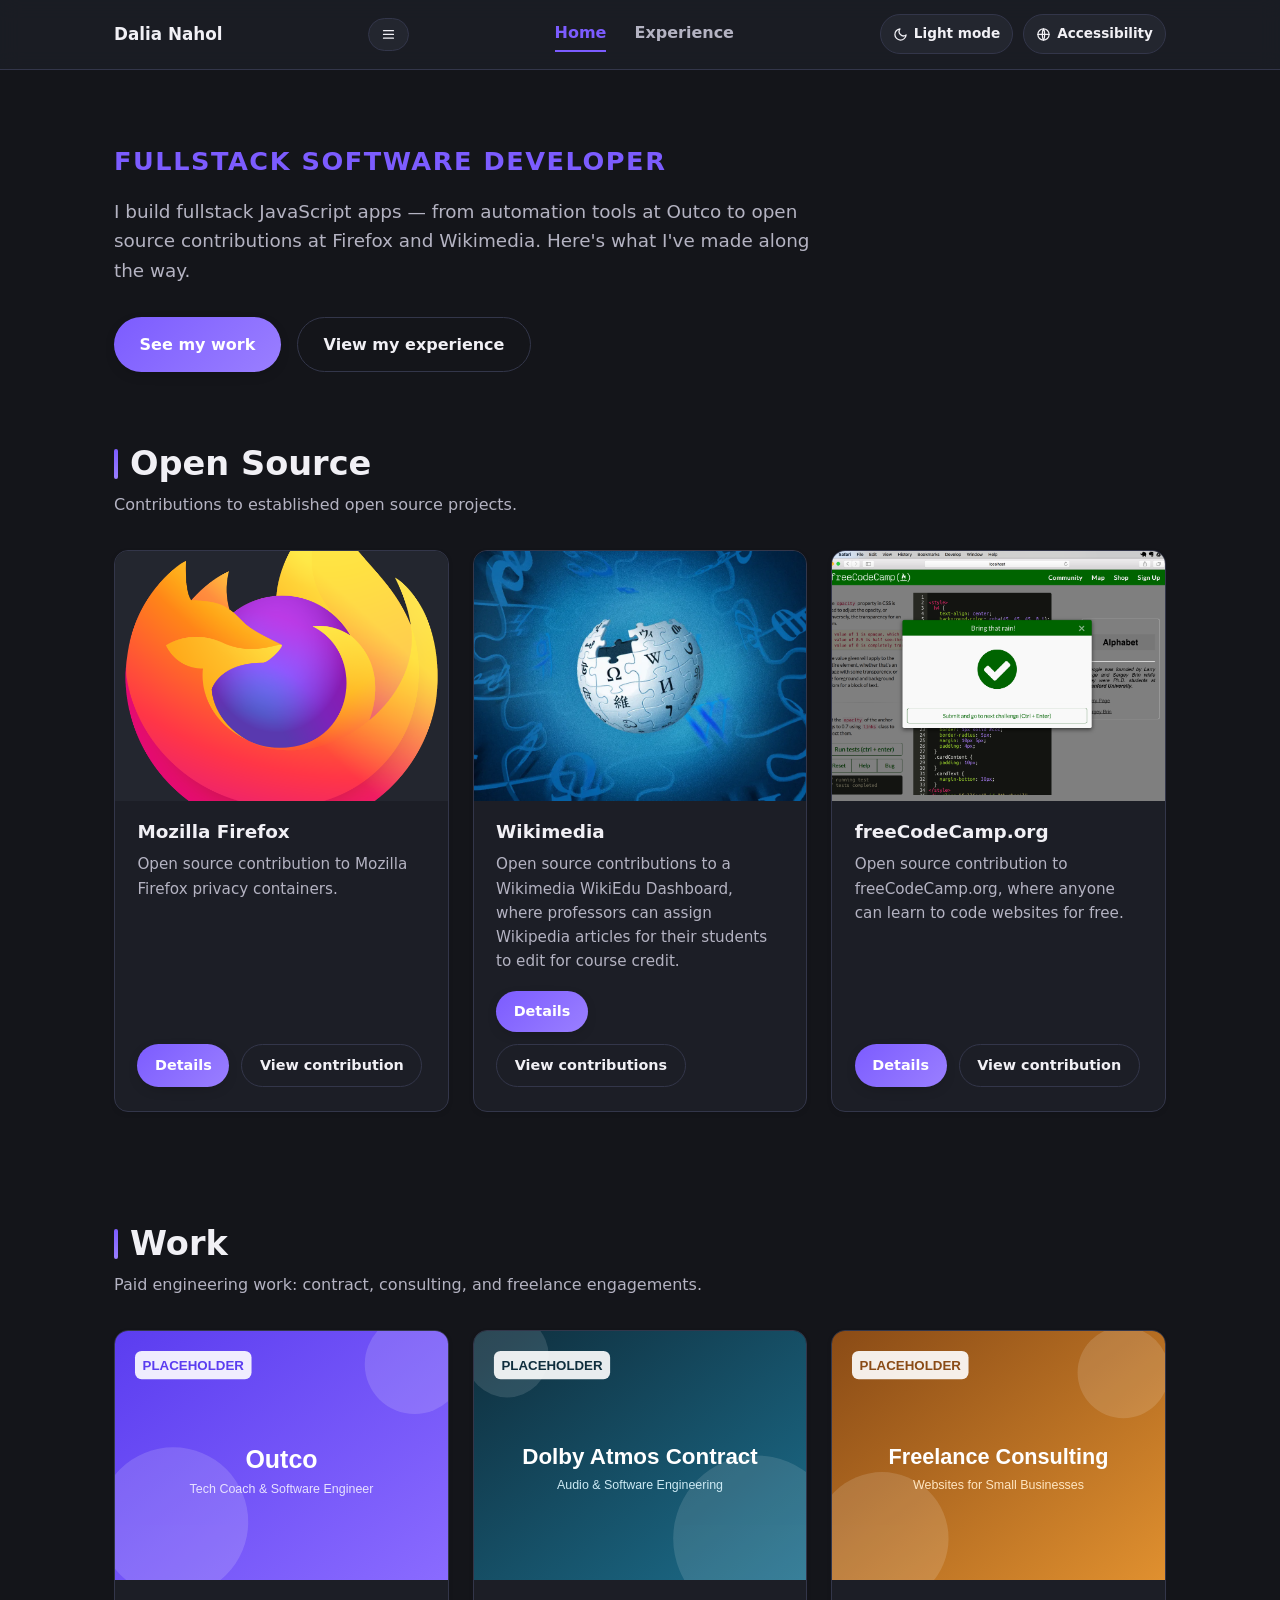
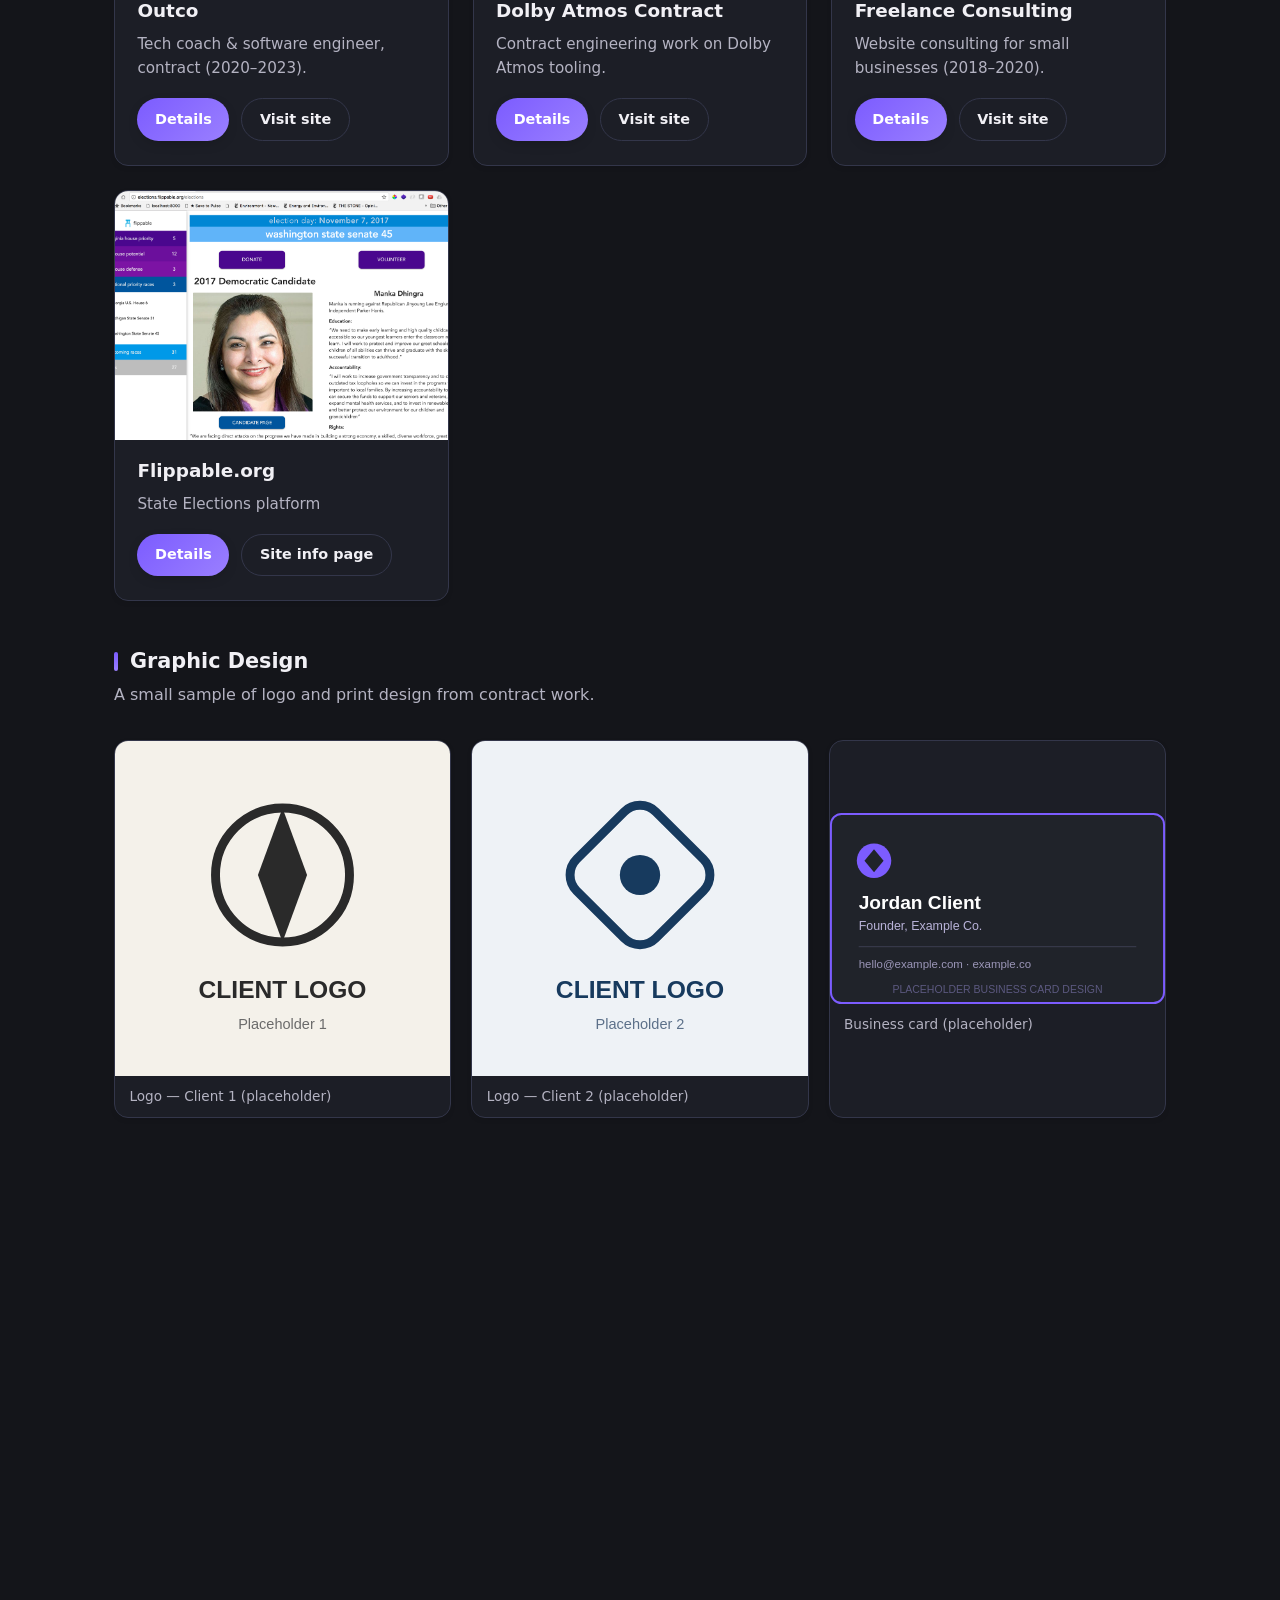
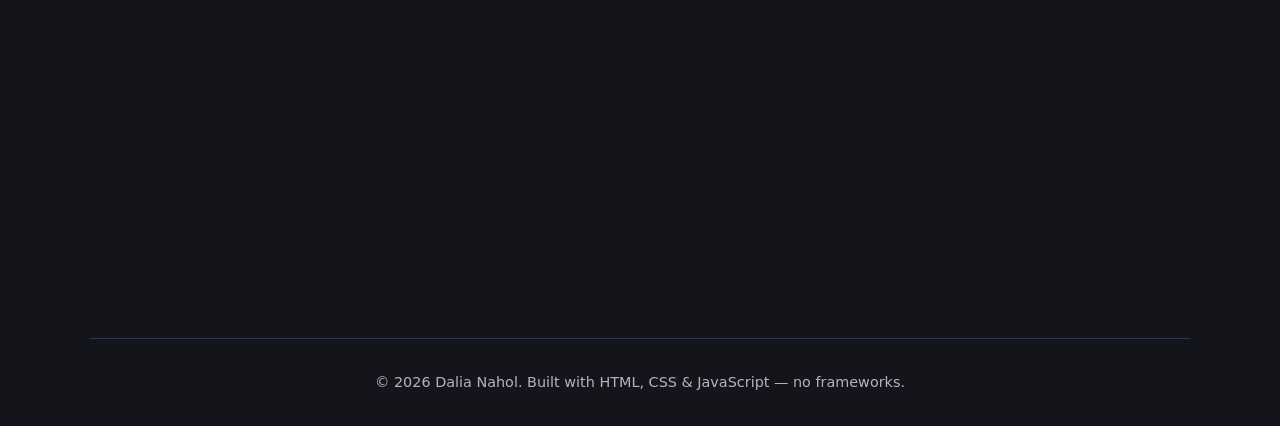
==== index.html @ d265868a "fixed mobile view" ====
<!doctype html>
<html lang="en">
<head>
<meta charset="utf-8">
<meta name="viewport" content="width=device-width, initial-scale=1">
<title>Dalia Nahol — Software Developer Portfolio</title>
<meta name="description" content="Portfolio of Dalia Nahol: a nonlinear path through self-taught coding, bootcamp, nonprofit and volunteer work, freelance consulting, and contract engineering.">
<link rel="icon" href="assets/images/favicon.svg" type="image/svg+xml">
<link rel="stylesheet" href="css/styles.css">
<script>
  (function () {
    try {
      var theme = window.localStorage.getItem("theme");
      if (theme === "light") document.documentElement.setAttribute("data-theme", "light");
      var a11y = window.localStorage.getItem("a11y");
      if (a11y === "true") document.documentElement.setAttribute("data-a11y", "true");
    } catch (e) { /* localStorage unavailable; default dark theme applies */ }
  })();
</script>
</head>
<body>
<a class="skip-link" href="#main">Skip to main content</a>

<header class="site-header">
  <div class="container header-inner">
    <a class="brand" href="index.html">
      Dalia Nahol
    </a>

    <button class="icon-btn nav-toggle" type="button" data-nav-toggle aria-expanded="false" aria-controls="main-nav">
      <svg class="icon" viewBox="0 0 24 24" fill="none" stroke="currentColor" stroke-width="2" aria-hidden="true">
        <path d="M4 6h16M4 12h16M4 18h16" stroke-linecap="round"/>
      </svg>
      <span class="visually-hidden">Menu</span>
    </button>

    <nav class="main-nav" id="main-nav" data-main-nav aria-label="Primary">
      <a href="index.html" aria-current="page">Home</a>
      <a href="experience.html">Experience</a>
    </nav>

    <div class="header-controls">
      <button class="icon-btn" type="button" data-theme-toggle aria-pressed="false" aria-label="Toggle light and dark theme">
        <svg class="icon" viewBox="0 0 24 24" fill="none" stroke="currentColor" stroke-width="2" aria-hidden="true">
          <path d="M21 12.79A9 9 0 1 1 11.21 3 7 7 0 0 0 21 12.79Z" stroke-linejoin="round"/>
        </svg>
        <span class="icon-btn-label" data-theme-label>Light mode</span>
      </button>
      <button class="icon-btn" type="button" data-a11y-toggle aria-pressed="false" aria-label="Toggle accessibility mode">
        <svg class="icon" viewBox="0 0 24 24" fill="none" stroke="currentColor" stroke-width="2" aria-hidden="true">
          <circle cx="12" cy="12" r="9"/>
          <path d="M3 12h18M12 3c2.5 3 2.5 15 0 18M12 3c-2.5 3-2.5 15 0 18" stroke-linecap="round"/>
        </svg>
        <span class="icon-btn-label">Accessibility</span>
      </button>
    </div>
  </div>
</header>

<main id="main">
  <section class="hero container">
    <h1 class="hero-eyebrow">Fullstack Software Developer</h1>
    <p class="lede">
      I build fullstack JavaScript apps — from automation tools at Outco to open source
      contributions at Firefox and Wikimedia. Here's what I've made along the way.
    </p>
    <div class="hero-ctas">
      <a class="btn btn-primary" href="#work">See my work</a>
      <a class="btn btn-secondary" href="experience.html">View my experience</a>
    </div>
  </section>

  <!-- ========================== OPEN SOURCE ========================== -->
  <section id="open-source" class="container reveal" tabindex="-1">
    <h2 class="section-title">Open Source</h2>
    <p class="section-intro">Contributions to established open source projects.</p>

    <div class="card-grid">
      <article class="card">
        <img class="card-thumb" src="assets/images/os-firefox.webp" alt="Placeholder thumbnail for Mozilla Firefox contribution">
        <div class="card-body">
          <h3>Mozilla Firefox</h3>
          <p class="card-caption">Open source contribution to Mozilla Firefox privacy containers.</p>
          <div class="card-actions">
            <button class="btn btn-primary" type="button" data-modal-content="modal-firefox">Details</button>
            <a class="btn btn-secondary" href="https://github.com/mozilla/multi-account-containers/issues?q=is%3Aissue%20involves%3A%40me" target="_blank" rel="noopener">View contribution</a>
          </div>
        </div>
      </article>
      <template id="modal-firefox">
        <h2 id="modal-title">Mozilla Firefox</h2>
        <figure class="modal-media">
          <img src="assets/images/os-firefox_keyboardnav.gif" alt="Placeholder screenshot of Firefox contribution">
        </figure>
        <p>Added keyboard navigation feature to Mozilla Firefox browser multiaccount privacy containers extension.</p>
        <a class="modal-link" href="https://github.com/mozilla/multi-account-containers/pull/1524" target="_blank" rel="noopener">View pull request →</a>
      </template>

      <article class="card">
        <img class="card-thumb" src="assets/images/os-wikimedia_logo.webp" alt="Placeholder thumbnail for Wikimedia contribution">
        <div class="card-body">
          <h3>Wikimedia</h3>
          <p class="card-caption">Open source contributions to a Wikimedia WikiEdu Dashboard, where professors can assign Wikipedia articles for their students to edit for course credit.</p>
          <div class="card-actions">
            <button class="btn btn-primary" type="button" data-modal-content="modal-wikimedia">Details</button>
            <a class="btn btn-secondary" href="https://github.com/WikiEducationFoundation/WikiEduDashboard/issues?q=is%3Aissue%20involves%3A%40me" target="_blank" rel="noopener">View contributions</a>
          </div>
        </div>
      </article>
      <template id="modal-wikimedia">
        <h2 id="modal-title">Wikimedia</h2>
        <figure class="modal-media">
          <img src="assets/images/os-wikimedia.png" alt="Placeholder screenshot of Wikimedia contribution">
        </figure>
        <p>Helped port the Wikimedia Foundation's WikiEduDashboard from a Ruby frontend to an updated React frontend. I found and contributed to the discussion and solution of a series of issues in the project repository.  authoring a series of pull requests.</p>
        <a class="modal-link" href="https://github.com/pulls/authored?q=is%3Apr+is%3Amerged+author%3A%40me+sort%3Aupdated-desc+repo%3AWikiEducationFoundation%2FWikiEduDashboard+" target="_blank" rel="noopener">View pull requests →</a>
      </template>

      <article class="card">
        <img class="card-thumb" src="assets/images/os-freecodecamp.png" alt="Placeholder thumbnail for freeCodeCamp.org contribution">
        <div class="card-body">
          <h3>freeCodeCamp.org</h3>
          <p class="card-caption">Open source contribution to freeCodeCamp.org, where anyone can learn to code websites for free.</p>
          <div class="card-actions">
            <button class="btn btn-primary" type="button" data-modal-content="modal-fcc">Details</button>
            <a class="btn btn-secondary" href="https://github.com/freeCodeCamp/freeCodeCamp/pull/13081" target="_blank" rel="noopener">View contribution</a>
          </div>
        </div>
      </article>
      <template id="modal-fcc">
        <h2 id="modal-title">freeCodeCamp.org</h2>
        <figure class="modal-media">
          <img src="assets/images/os-freecodecamp.png" alt="Placeholder screenshot of freeCodeCamp.org contribution">
        </figure>
        <p>Made challenge test in Applied Visual Design cross-browser compatible with Safari browser.</p>

        <figure class="modal-media">
          <img src="assets/images/os-freecodecamp_before.png" alt="freeCodeCamp Applied Visual Design challenge test before the Safari compatibility fix">
          <figcaption>Before the fix</figcaption>
        </figure>
        <a class="modal-link" href="https://github.com/freeCodeCamp/freeCodeCamp/pull/13081" target="_blank" rel="noopener">View pull request →</a>
      </template>
    </div>
  </section>

  <!-- ============================== WORK ============================== -->
  <section id="work" class="container reveal" tabindex="-1">
    <h2 class="section-title">Work</h2>
    <p class="section-intro">Paid engineering work: contract, consulting, and freelance engagements.</p>

    <div class="card-grid">
      <!-- Outco -->
      <article class="card">
        <img class="card-thumb" src="assets/images/work-outco.svg" alt="Placeholder thumbnail for the Outco project">
        <div class="card-body">
          <h3>Outco</h3>
          <p class="card-caption">Tech coach &amp; software engineer, contract (2020–2023).</p>
          <div class="card-actions">
            <button class="btn btn-primary" type="button" data-modal-content="modal-outco">Details</button>
            <a class="btn btn-secondary" href="#" rel="noopener">Visit site</a>
          </div>
        </div>
      </article>
      <template id="modal-outco">
        <h2 id="modal-title">Outco</h2>
        <figure class="modal-media">
          <img src="assets/images/work-outco.svg" alt="Placeholder screenshot of Outco work">
        </figure>
        <p>PLACEHOLDER — replace with a real description: what you built or coached, the stack, and the
          outcome of your contract as tech coach &amp; software engineer at Outco (2020–2023).</p>
        <p class="modal-embed-note">GIF / video walkthrough placeholder</p>
        <a class="modal-link" href="#" rel="noopener">View live site →</a>
      </template>

      <!-- Dolby Atmos -->
      <article class="card">
        <img class="card-thumb" src="assets/images/work-dolby.svg" alt="Placeholder thumbnail for the Dolby Atmos contract">
        <div class="card-body">
          <h3>Dolby Atmos Contract</h3>
          <p class="card-caption">Contract engineering work on Dolby Atmos tooling.</p>
          <div class="card-actions">
            <button class="btn btn-primary" type="button" data-modal-content="modal-dolby">Details</button>
            <a class="btn btn-secondary" href="#" rel="noopener">Visit site</a>
          </div>
        </div>
      </article>
      <template id="modal-dolby">
        <h2 id="modal-title">Dolby Atmos Contract</h2>
        <figure class="modal-media">
          <img src="assets/images/work-dolby.svg" alt="Placeholder screenshot of Dolby Atmos contract work">
        </figure>
        <p>PLACEHOLDER — replace with a real description of the scope, stack, and outcome of the
          Dolby Atmos contract.</p>
        <p class="modal-embed-note">GIF / video walkthrough placeholder</p>
        <a class="modal-link" href="#" rel="noopener">View live site →</a>
      </template>

      <!-- Freelance -->
      <article class="card">
        <img class="card-thumb" src="assets/images/work-freelance.svg" alt="Placeholder thumbnail for freelance consulting work">
        <div class="card-body">
          <h3>Freelance Consulting</h3>
          <p class="card-caption">Website consulting for small businesses (2018–2020).</p>
          <div class="card-actions">
            <button class="btn btn-primary" type="button" data-modal-content="modal-freelance">Details</button>
            <a class="btn btn-secondary" href="#" rel="noopener">Visit site</a>
          </div>
        </div>
      </article>
      <template id="modal-freelance">
        <h2 id="modal-title">Freelance Consulting</h2>
        <figure class="modal-media">
          <img src="assets/images/work-freelance.svg" alt="Placeholder screenshot of freelance consulting work">
        </figure>
        <p>PLACEHOLDER — replace with a real description of the small businesses you consulted for
          and the websites you built or improved between 2018 and 2020.</p>
        <p class="modal-embed-note">GIF / video walkthrough placeholder</p>
        <a class="modal-link" href="#" rel="noopener">View live site →</a>
      </template>

      <!-- Flippable -->
      <article class="card">
        <img class="card-thumb" src="assets/images/work-flippable.png" alt="Placeholder thumbnail for Flippable.org">
        <div class="card-body">
          <h3>Flippable.org</h3>
          <p class="card-caption">State Elections platform</p>
          <div class="card-actions">
            <button class="btn btn-primary" type="button" data-modal-content="modal-flippable">Details</button>
            <a class="btn btn-secondary" href="https://wellfound.com/projects/545935-elections-platform-for-flippable-org?src=user_profile" target="_blank" rel="noopener">Site info page</a>
          </div>
        </div>
      </article>
      <template id="modal-flippable">
        <h2 id="modal-title">Flippable.org</h2>
        <figure class="modal-media">
          <img src="assets/images/work-flippable.png" alt="Placeholder screenshot of Flippable.org work">
        </figure>
        <p>Created frontend for Flippable's Campaign Platform web application. This product launch helped Flippable receive funding that year and later merge with larger partner, Swing Left.</p>
        <a class="modal-link" href="https://wellfound.com/projects/545935-elections-platform-for-flippable-org?src=user_profile" target="_blank" rel="noopener">Site info page →</a>
      </template>
    </div>

    <!-- Graphic design gallery, appended to the end of Work -->
    <div style="margin-top: 3rem;">
      <h3 class="section-title" style="font-size: 1.3rem;">Graphic Design</h3>
      <p class="section-intro">A small sample of logo and print design from contract work.</p>
      <div class="gallery-grid">
        <button class="gallery-item" type="button" data-modal-content="modal-logo1">
          <img src="assets/images/logo-1.svg" alt="Placeholder logo design 1, click to enlarge">
          <span class="gallery-caption">Logo — Client 1 (placeholder)</span>
        </button>
        <template id="modal-logo1">
          <h2 id="modal-title">Logo — Client 1</h2>
          <figure class="modal-media">
            <img src="assets/images/logo-1.svg" alt="Placeholder logo design 1">
          </figure>
          <p>PLACEHOLDER — replace with the real logo image and a short caption about the client and brief.</p>
        </template>

        <button class="gallery-item" type="button" data-modal-content="modal-logo2">
          <img src="assets/images/logo-2.svg" alt="Placeholder logo design 2, click to enlarge">
          <span class="gallery-caption">Logo — Client 2 (placeholder)</span>
        </button>
        <template id="modal-logo2">
          <h2 id="modal-title">Logo — Client 2</h2>
          <figure class="modal-media">
            <img src="assets/images/logo-2.svg" alt="Placeholder logo design 2">
          </figure>
          <p>PLACEHOLDER — replace with the real logo image and a short caption about the client and brief.</p>
        </template>

        <button class="gallery-item" type="button" data-modal-content="modal-card">
          <img src="assets/images/business-card.svg" alt="Placeholder business card design, click to enlarge">
          <span class="gallery-caption">Business card (placeholder)</span>
        </button>
        <template id="modal-card">
          <h2 id="modal-title">Business Card</h2>
          <figure class="modal-media">
            <img src="assets/images/business-card.svg" alt="Placeholder business card design">
          </figure>
          <p>PLACEHOLDER — replace with the real business card design and a short caption about the client.</p>
        </template>
      </div>
    </div>
  </section>

  <!-- ========================== JUST FOR FUN ========================== -->
  <section id="just-for-fun" class="container reveal" tabindex="-1">
    <h2 class="section-title">Just For Fun</h2>
    <p class="section-intro">Hackathons and personal projects built for the love of it.</p>

    <div class="card-grid">
      <article class="card">
        <img class="card-thumb" src="assets/images/fun-hackathon.svg" alt="Placeholder thumbnail for a hackathon project">
        <div class="card-body">
          <h3>Hackathon Project</h3>
          <p class="card-caption">A project built during a 48-hour hackathon.</p>
          <div class="card-actions">
            <button class="btn btn-primary" type="button" data-modal-content="modal-hackathon">Details</button>
            <a class="btn btn-secondary" href="#" rel="noopener">Visit site</a>
          </div>
        </div>
      </article>
      <template id="modal-hackathon">
        <h2 id="modal-title">Hackathon Project</h2>
        <figure class="modal-media">
          <img src="assets/images/fun-hackathon.svg" alt="Placeholder screenshot of hackathon project">
        </figure>
        <p>PLACEHOLDER — replace with a real description of the hackathon, the team, and what you built.</p>
        <p class="modal-embed-note">YouTube demo video placeholder</p>
        <a class="modal-link" href="#" rel="noopener">View live site →</a>
      </template>

      <article class="card">
        <img class="card-thumb" src="assets/images/fun-personal.png" alt="Placeholder thumbnail for a personal project">
        <div class="card-body">
          <h3>Kill Your Demons</h3>
          <p class="card-caption">A side project built purely for fun.</p>
          <div class="card-actions">
            <button class="btn btn-primary" type="button" data-modal-content="modal-personal">Details</button>
            <a class="btn btn-secondary" href="https://github.com/dnahol/KillYourDemons/blob/master/README.md" target="_blank" rel="noopener">View code repository</a>
          </div>
        </div>
      </article>
      <template id="modal-personal">
        <h2 id="modal-title">Kill Your Demons</h2>
        <figure class="modal-media">
          <img src="assets/images/fun-personal.png" alt="Placeholder screenshot of personal project">
        </figure>
        <p>Mobile meditation game for shooting at your scary feelings- then facing them in an interactive and fun way! Demoed at Bay Area Women in Games.</p>
        <a class="modal-link" href="https://github.com/dnahol/KillYourDemons/blob/master/README.md" target="_blank" rel="noopener">View code repository →</a>
      </template>
    </div>
  </section>
</main>

<footer class="site-footer container">
  <p>© 2026 Dalia Nahol. Built with HTML, CSS &amp; JavaScript — no frameworks.</p>
</footer>

<div class="modal-overlay" data-modal-overlay hidden role="dialog" aria-modal="true" aria-labelledby="modal-title">
  <div class="modal">
    <button class="icon-btn modal-close" type="button" data-modal-close aria-label="Close dialog">
      <svg class="icon" viewBox="0 0 24 24" fill="none" stroke="currentColor" stroke-width="2" aria-hidden="true">
        <path d="M6 6l12 12M18 6L6 18" stroke-linecap="round"/>
      </svg>
    </button>
    <div class="modal-body" data-modal-body></div>
  </div>
</div>

<script src="js/main.js" defer></script>
</body>
</html>
---- css/styles.css ----
/* ==========================================================================
   Reset & base
   ========================================================================== */
*,
*::before,
*::after {
  box-sizing: border-box;
}

html {
  -webkit-text-size-adjust: 100%;
  text-size-adjust: 100%;
  scroll-behavior: smooth;
  overflow-x: hidden;
}

body,
h1,
h2,
h3,
p,
ul,
ol,
figure,
blockquote {
  margin: 0;
}

ul,
ol {
  padding: 0;
  list-style: none;
}

img,
svg {
  display: block;
  max-width: 100%;
}

button {
  font: inherit;
  color: inherit;
  background: none;
  border: 0;
  cursor: pointer;
}

a {
  color: inherit;
}

/* ==========================================================================
   Theme tokens
   Default (no attributes) = dark theme. [data-theme="light"] overrides.
   [data-a11y="true"] overrides again with a high-contrast palette + larger type.
   ========================================================================== */
:root {
  --bg: #14151a;
  --bg-elevated: #1c1e26;
  --bg-elevated-2: #23262f;
  --text: #f1f0f5;
  --text-muted: #b4b3c2;
  --border: #33364a;
  --accent: #7c5cff;
  --accent-hover: #9a7fff;
  --accent-text: #ffffff;
  --focus-ring: #ffd166;
  --shadow: rgba(0, 0, 0, 0.45);

  --font-body: "Segoe UI", system-ui, -apple-system, Roboto, Helvetica, Arial, sans-serif;
  --base-font-size: 16px;
  --line-height: 1.6;
  --border-width: 1px;
  --radius: 14px;

  --dur-fast: 150ms;
  --dur-med: 260ms;
  --dur-slow: 420ms;
  --ease: cubic-bezier(0.4, 0, 0.2, 1);
}

html[data-theme="light"] {
  --bg: #f7f7fb;
  --bg-elevated: #ffffff;
  --bg-elevated-2: #eeedf6;
  --text: #1b1c22;
  --text-muted: #55566b;
  --border: #dcdbe6;
  --accent: #5b3df0;
  --accent-hover: #4a2fd6;
  --accent-text: #ffffff;
  --focus-ring: #5b3df0;
  --shadow: rgba(20, 20, 40, 0.12);
}

html[data-a11y="true"] {
  --bg: #000000;
  --bg-elevated: #0d0d0d;
  --bg-elevated-2: #161616;
  --text: #ffffff;
  --text-muted: #f0f0f0;
  --border: #ffffff;
  --accent: #ffd166;
  --accent-hover: #ffe08a;
  --accent-text: #000000;
  --focus-ring: #00e5ff;
  --border-width: 2px;
  --base-font-size: 19px;
  --line-height: 1.75;
}

html[data-theme="light"][data-a11y="true"] {
  --bg: #ffffff;
  --bg-elevated: #ffffff;
  --bg-elevated-2: #f0f0f0;
  --text: #000000;
  --text-muted: #1a1a1a;
  --border: #000000;
  --accent: #2a1a99;
  --accent-hover: #1c0f7a;
  --accent-text: #ffffff;
  --focus-ring: #b3390a;
}

body {
  background: radial-gradient(1200px 600px at 15% -10%, color-mix(in srgb, var(--accent) 7%, transparent), transparent 60%), var(--bg);
  color: var(--text);
  font-family: var(--font-body);
  font-size: var(--base-font-size);
  line-height: var(--line-height);
  letter-spacing: normal;
  transition: background-color var(--dur-med) var(--ease), color var(--dur-med) var(--ease);
}

html[data-a11y="true"] body {
  background: var(--bg);
  letter-spacing: 0.01em;
}

h1,
h2,
h3 {
  line-height: 1.2;
  font-weight: 700;
}

/* Focus visibility -- never remove without replacing */
a:focus-visible,
button:focus-visible,
[tabindex]:focus-visible {
  outline: 3px solid var(--focus-ring);
  outline-offset: 3px;
  border-radius: 4px;
}

/* Respect reduced-motion preference: shorten/disable non-essential animation */
@media (prefers-reduced-motion: reduce) {
  html {
    scroll-behavior: auto;
  }
  *,
  *::before,
  *::after {
    animation-duration: 0.001ms !important;
    animation-iteration-count: 1 !important;
    transition-duration: 0.001ms !important;
    scroll-behavior: auto !important;
  }
}

/* ==========================================================================
   Utility
   ========================================================================== */
.visually-hidden {
  position: absolute;
  width: 1px;
  height: 1px;
  padding: 0;
  margin: -1px;
  overflow: hidden;
  clip: rect(0, 0, 0, 0);
  white-space: nowrap;
  border: 0;
}

.skip-link {
  position: absolute;
  left: 1rem;
  top: -4rem;
  z-index: 1000;
  background: var(--accent);
  color: var(--accent-text);
  padding: 0.75rem 1.25rem;
  border-radius: 8px;
  font-weight: 600;
  transition: top var(--dur-fast) var(--ease);
}

.skip-link:focus {
  top: 1rem;
}

.container {
  width: 100%;
  max-width: 1100px;
  margin-inline: auto;
  padding-inline: 1.5rem;
}

.section-title {
  position: relative;
  font-size: clamp(1.5rem, 1.2rem + 1.2vw, 2.1rem);
  margin-bottom: 0.5rem;
  padding-left: 1rem;
}

.section-title::before {
  content: "";
  position: absolute;
  left: 0;
  top: 0.15em;
  bottom: 0.15em;
  width: 4px;
  border-radius: 999px;
  background: linear-gradient(180deg, var(--accent), var(--accent-hover));
}

.section-intro {
  color: var(--text-muted);
  max-width: 60ch;
  margin-bottom: 2rem;
}

section {
  padding-block: 3.5rem;
}

/* ==========================================================================
   Header / Nav
   ========================================================================== */
.site-header {
  position: sticky;
  top: 0;
  z-index: 100;
  background: color-mix(in srgb, var(--bg-elevated) 85%, transparent);
  backdrop-filter: blur(10px);
  -webkit-backdrop-filter: blur(10px);
  border-bottom: var(--border-width) solid var(--border);
  transition: background-color var(--dur-med) var(--ease), border-color var(--dur-med) var(--ease);
}

.header-inner {
  display: flex;
  align-items: center;
  justify-content: space-between;
  gap: 1rem;
  padding-block: 0.9rem;
}

.brand {
  display: flex;
  align-items: center;
  gap: 0.6rem;
  font-weight: 700;
  font-size: 1.05rem;
  text-decoration: none;
  white-space: nowrap;
}

.brand img {
  width: 30px;
  height: 30px;
  border-radius: 8px;
}

.nav-toggle {
  display: none;
  padding: 0.5rem;
  border-radius: 8px;
}

.nav-toggle:hover {
  background: var(--bg-elevated-2);
}

.main-nav {
  display: flex;
  align-items: center;
  gap: 1.75rem;
}

.main-nav a {
  text-decoration: none;
  color: var(--text-muted);
  font-weight: 600;
  padding-block: 0.25rem;
  border-bottom: 2px solid transparent;
  transition: color var(--dur-fast) var(--ease), border-color var(--dur-fast) var(--ease);
}

.main-nav a:hover {
  color: var(--text);
}

.main-nav a[aria-current="page"] {
  color: var(--accent);
  border-color: var(--accent);
}

.header-controls {
  display: flex;
  align-items: center;
  gap: 0.6rem;
}

.icon-btn {
  display: inline-flex;
  align-items: center;
  gap: 0.4rem;
  padding: 0.5rem 0.75rem;
  border-radius: 999px;
  border: var(--border-width) solid var(--border);
  background: var(--bg-elevated-2);
  font-size: 0.85rem;
  font-weight: 600;
  transition: background-color var(--dur-fast) var(--ease), transform var(--dur-fast) var(--ease),
    border-color var(--dur-fast) var(--ease);
}

.icon-btn:hover {
  background: linear-gradient(135deg, var(--accent), var(--accent-hover));
  color: var(--accent-text);
  border-color: var(--accent);
}

.icon-btn:active {
  transform: scale(0.96);
}

.icon-btn[aria-pressed="true"] {
  background: linear-gradient(135deg, var(--accent), var(--accent-hover));
  color: var(--accent-text);
  border-color: var(--accent);
}

.icon-btn .icon {
  width: 1.1em;
  height: 1.1em;
  flex-shrink: 0;
}

@media (max-width: 720px) {
  .nav-toggle {
    display: inline-flex;
  }

  .main-nav {
    position: absolute;
    left: 0;
    right: 0;
    top: 100%;
    flex-direction: column;
    align-items: flex-start;
    gap: 0;
    background: var(--bg-elevated);
    border-bottom: var(--border-width) solid var(--border);
    max-height: 0;
    overflow: hidden;
    transition: max-height var(--dur-med) var(--ease);
  }

  .main-nav.is-open {
    max-height: 240px;
  }

  .main-nav a {
    width: 100%;
    padding: 0.9rem 1.5rem;
    border-bottom: 1px solid var(--border);
    border-left: 3px solid transparent;
  }

  .main-nav a[aria-current="page"] {
    border-left-color: var(--accent);
    border-bottom-color: var(--border);
  }

  .header-controls .icon-btn-label {
    display: none;
  }

  .header-controls .icon-btn {
    padding: 0.5rem;
  }
}

/* ==========================================================================
   Hero
   ========================================================================== */
.hero {
  padding-top: clamp(3rem, 6vw, 6rem);
  padding-bottom: 1rem;
  text-align: left;
}

.hero-eyebrow {
  color: var(--accent);
  font-weight: 700;
  letter-spacing: 0.06em;
  text-transform: uppercase;
  font-size: 1.6rem;
  margin-bottom: 0.75rem;
}

.hero p.lede {
  margin-top: 1.25rem;
  max-width: 60ch;
  font-size: 1.15rem;
  color: var(--text-muted);
}

.hero-ctas {
  margin-top: 2rem;
  display: flex;
  flex-wrap: wrap;
  gap: 1rem;
}

.btn {
  display: inline-flex;
  align-items: center;
  gap: 0.5rem;
  padding: 0.85rem 1.6rem;
  border-radius: 999px;
  font-weight: 700;
  text-decoration: none;
  transition: background-color var(--dur-fast) var(--ease), transform var(--dur-fast) var(--ease),
    box-shadow var(--dur-fast) var(--ease), color var(--dur-fast) var(--ease);
}

.btn-primary {
  background: linear-gradient(135deg, var(--accent), var(--accent-hover));
  color: var(--accent-text);
  box-shadow: 0 4px 16px -8px var(--shadow);
}

.btn-primary:hover {
  box-shadow: 0 10px 30px -10px var(--shadow);
  transform: translateY(-2px);
}

.btn-secondary {
  background: transparent;
  border: var(--border-width) solid var(--border);
  color: var(--text);
}

.btn-secondary:hover {
  border-color: var(--accent);
  color: var(--accent);
  transform: translateY(-2px);
}

/* ==========================================================================
   Scroll-reveal
   ========================================================================== */
.reveal {
  opacity: 0;
  transform: translateY(12px);
  transition: opacity var(--dur-med) var(--ease), transform var(--dur-med) var(--ease);
}

.reveal.is-visible {
  opacity: 1;
  transform: translateY(0);
}

/* ==========================================================================
   Cards
   ========================================================================== */
.card-grid {
  display: grid;
  grid-template-columns: repeat(auto-fit, minmax(260px, 1fr));
  gap: 1.5rem;
}

.card {
  background: var(--bg-elevated);
  border: var(--border-width) solid var(--border);
  border-radius: var(--radius);
  overflow: hidden;
  display: flex;
  flex-direction: column;
  box-shadow: 0 2px 10px -6px var(--shadow);
  transition: transform var(--dur-fast) var(--ease), box-shadow var(--dur-fast) var(--ease),
    border-color var(--dur-fast) var(--ease), background-color var(--dur-med) var(--ease);
}

.card:hover {
  transform: translateY(-6px);
  box-shadow: 0 20px 40px -20px var(--shadow);
  border-color: var(--accent);
}

.card-thumb {
  aspect-ratio: 4 / 3;
  width: 100%;
  object-fit: cover;
  background: var(--bg-elevated-2);
}

.card-body {
  padding: 1.25rem 1.4rem 1.5rem;
  display: flex;
  flex-direction: column;
  gap: 0.6rem;
  flex: 1;
}

.card-body h3 {
  font-size: 1.15rem;
}

.card-caption {
  color: var(--text-muted);
  font-size: 0.95rem;
  flex: 1;
}

.card-actions {
  display: flex;
  gap: 0.75rem;
  margin-top: 0.5rem;
  flex-wrap: wrap;
}

.card-actions .btn {
  padding: 0.55rem 1.1rem;
  font-size: 0.9rem;
}

/* ==========================================================================
   Gallery (graphic design placeholders inside Work)
   ========================================================================== */
.gallery-grid {
  display: grid;
  grid-template-columns: repeat(auto-fit, minmax(180px, 1fr));
  gap: 1.25rem;
}

.gallery-item {
  background: var(--bg-elevated);
  border: var(--border-width) solid var(--border);
  border-radius: var(--radius);
  overflow: hidden;
  padding: 0;
  text-align: left;
  box-shadow: 0 2px 10px -6px var(--shadow);
  transition: transform var(--dur-fast) var(--ease), border-color var(--dur-fast) var(--ease),
    box-shadow var(--dur-fast) var(--ease);
}

.gallery-item:hover {
  transform: translateY(-4px);
  border-color: var(--accent);
  box-shadow: 0 14px 30px -16px var(--shadow);
}

.gallery-item img {
  width: 100%;
  height: auto;
}

.gallery-caption {
  display: block;
  padding: 0.6rem 0.9rem;
  font-size: 0.85rem;
  color: var(--text-muted);
}

/* ==========================================================================
   Modal / lightbox
   ========================================================================== */
.modal-overlay {
  position: fixed;
  inset: 0;
  background: rgba(0, 0, 0, 0.6);
  display: flex;
  align-items: center;
  justify-content: center;
  padding: 1.5rem;
  z-index: 1000;
  opacity: 0;
  visibility: hidden;
  transition: opacity var(--dur-med) var(--ease), visibility 0s linear var(--dur-med);
}

.modal-overlay.is-open {
  opacity: 1;
  visibility: visible;
  transition: opacity var(--dur-med) var(--ease), visibility 0s linear 0s;
}

.modal {
  position: relative;
  background: var(--bg-elevated);
  border: var(--border-width) solid var(--border);
  border-radius: var(--radius);
  max-width: 640px;
  width: 100%;
  max-height: 85vh;
  overflow-y: auto;
  padding: 1.75rem;
  box-shadow: 0 30px 60px -20px var(--shadow);
  transform: scale(0.94) translateY(10px);
  transition: transform var(--dur-med) var(--ease);
}

.modal-overlay.is-open .modal {
  transform: scale(1) translateY(0);
}

.modal-body {
  padding-right: 2.5rem;
}

.modal-close {
  position: absolute;
  top: 1.25rem;
  right: 1.25rem;
  padding: 0.4rem;
  border-radius: 8px;
  flex-shrink: 0;
  background: var(--bg-elevated-2);
  border: var(--border-width) solid var(--border);
}

.modal-close:hover {
  background: var(--bg-elevated-2);
}

.modal-media {
  width: 100%;
  border-radius: 10px;
  overflow: hidden;
  margin-bottom: 1rem;
  border: var(--border-width) solid var(--border);
}

.modal-media img {
  width: 100%;
}

.modal-embed-note {
  padding: 2.5rem 1rem;
  text-align: center;
  color: var(--text-muted);
  background: var(--bg-elevated-2);
  font-size: 0.9rem;
}

.modal p {
  color: var(--text-muted);
  margin-bottom: 0.75rem;
}

.modal-link {
  color: var(--accent);
  font-weight: 700;
  text-decoration: underline;
}

/* ==========================================================================
   Experience page: summary + timeline
   ========================================================================== */
.summary-card {
  background: var(--bg-elevated);
  border: var(--border-width) solid var(--border);
  border-radius: var(--radius);
  padding: 2rem;
  display: flex;
  flex-wrap: wrap;
  gap: 2rem;
  align-items: center;
  justify-content: space-between;
  box-shadow: 0 2px 10px -6px var(--shadow);
}

.summary-stat {
  font-size: 1.35rem;
  font-weight: 800;
  line-height: 1;
  background: linear-gradient(135deg, var(--accent), var(--accent-hover));
  -webkit-background-clip: text;
  background-clip: text;
  color: transparent;
}

html[data-a11y="true"] .summary-stat {
  -webkit-background-clip: initial;
  background-clip: initial;
  color: var(--accent);
}

.summary-stat-label {
  color: var(--text-muted);
  margin-top: 0.35rem;
}

.summary-text {
  max-width: 55ch;
  color: var(--text-muted);
}

.timeline {
  position: relative;
  margin-top: 3rem;
  padding-left: 2rem;
}

.timeline::before {
  content: "";
  position: absolute;
  left: 7px;
  top: 6px;
  bottom: 6px;
  width: 2px;
  background: var(--border);
}

.timeline-item {
  position: relative;
  padding-bottom: 2.5rem;
}

.timeline-item:last-child {
  padding-bottom: 0;
}

.timeline-item::before {
  content: "";
  position: absolute;
  left: -2rem;
  top: 4px;
  width: 16px;
  height: 16px;
  border-radius: 50%;
  background: linear-gradient(135deg, var(--accent), var(--accent-hover));
  border: 3px solid var(--bg);
  box-shadow: 0 0 0 2px var(--accent), 0 0 14px -2px var(--accent);
}

.timeline-date {
  display: inline-block;
  font-weight: 700;
  color: var(--accent);
  font-size: 0.9rem;
  letter-spacing: 0.03em;
  margin-bottom: 0.35rem;
}

.timeline-item h3 {
  font-size: 1.2rem;
  margin-bottom: 0.4rem;
}

.timeline-item p {
  color: var(--text-muted);
  max-width: 62ch;
}

.timeline-sub {
  margin-top: 0.6rem;
  padding-left: 1.1rem;
  border-left: 2px solid var(--border);
  color: var(--text-muted);
  font-size: 0.95rem;
}

/* ==========================================================================
   Footer
   ========================================================================== */
.site-footer {
  border-top: var(--border-width) solid var(--border);
  padding-block: 2rem;
  color: var(--text-muted);
  font-size: 0.9rem;
  text-align: center;
  transition: border-color var(--dur-med) var(--ease);
}

.site-footer a {
  color: var(--text);
  text-decoration: underline;
}
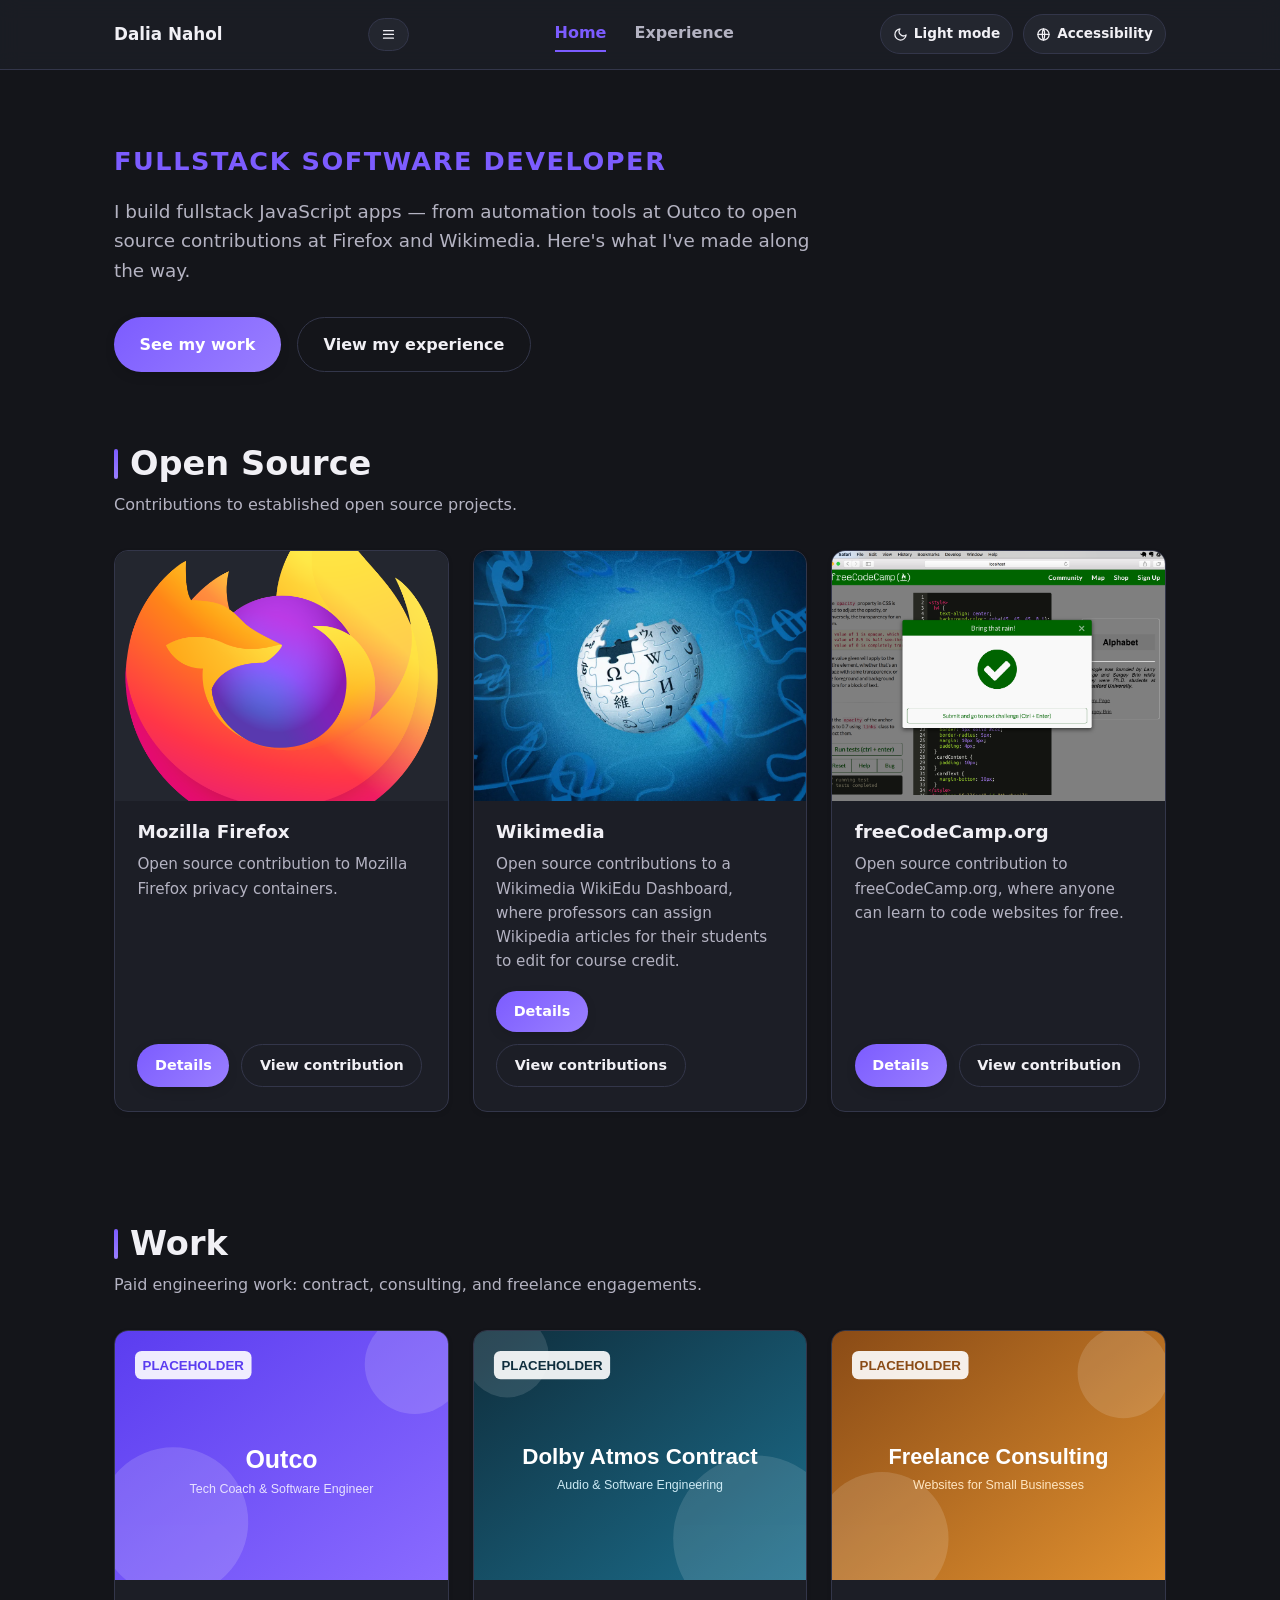
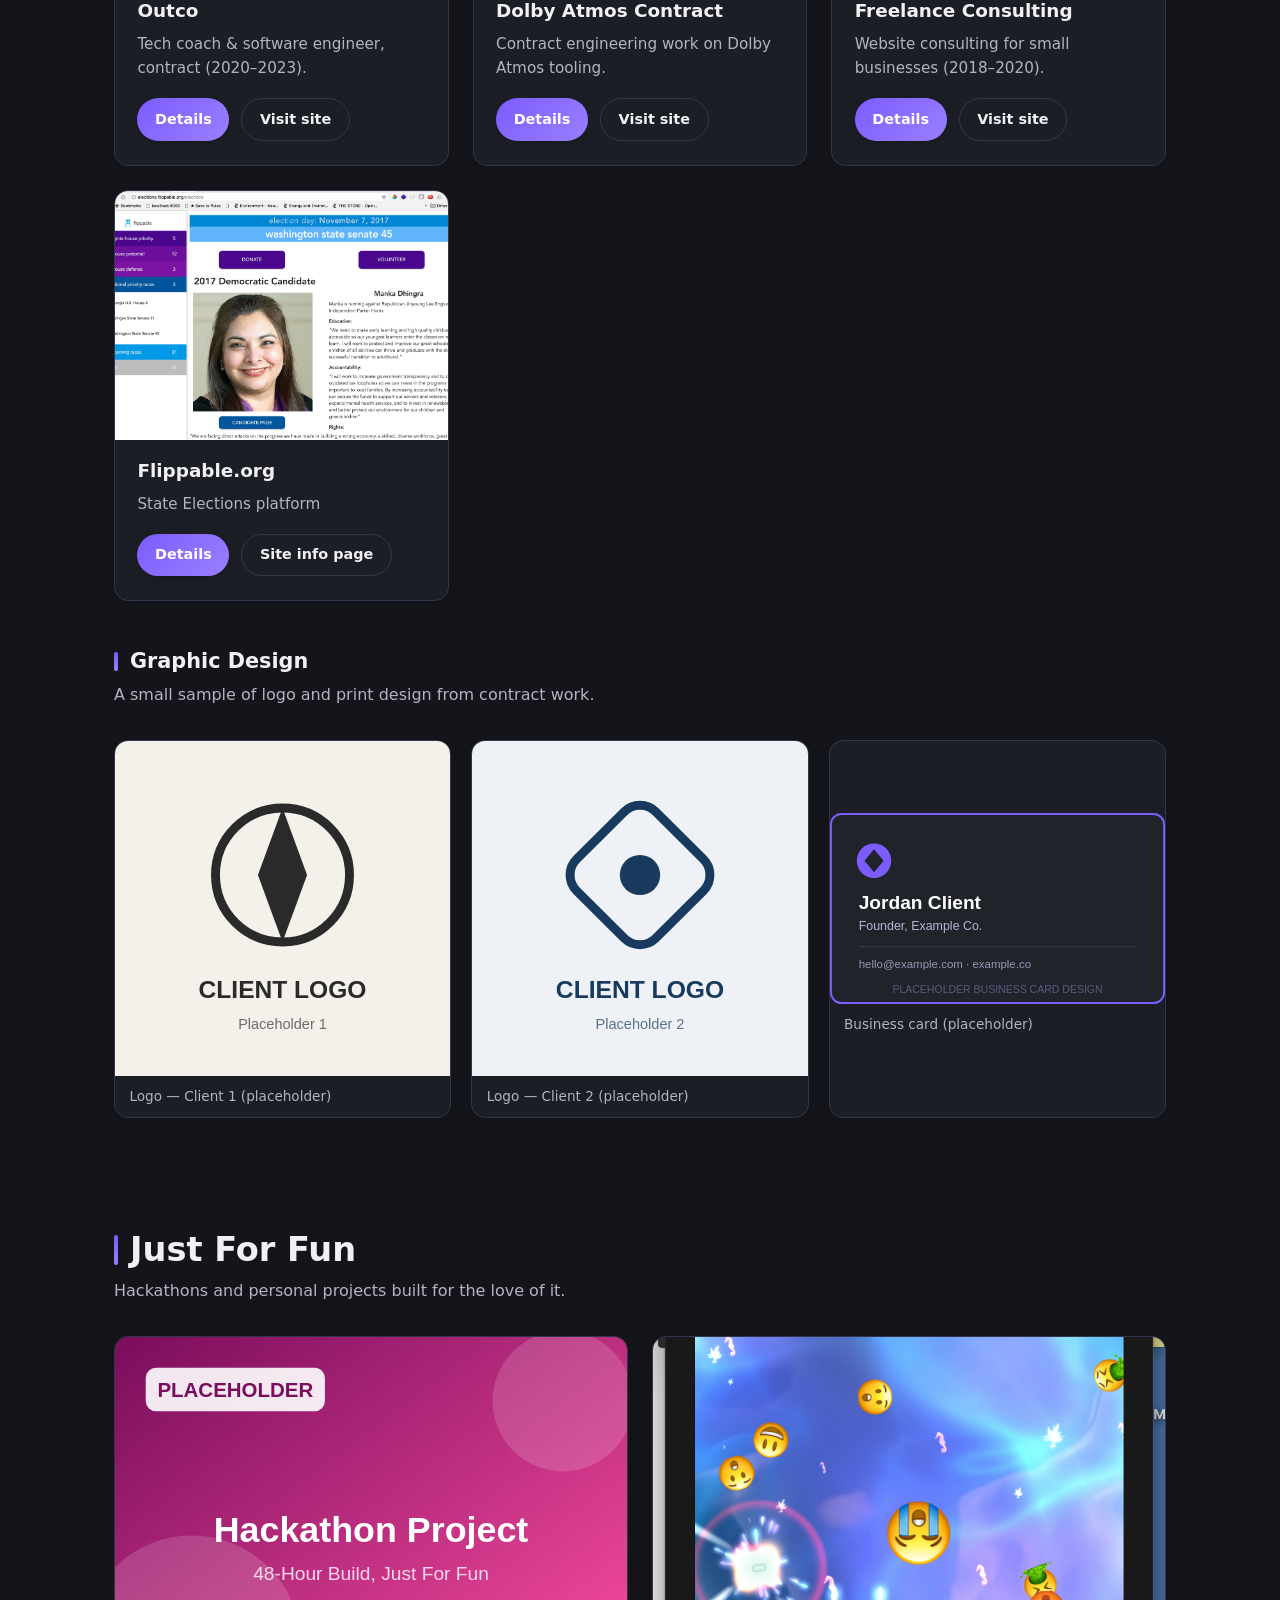
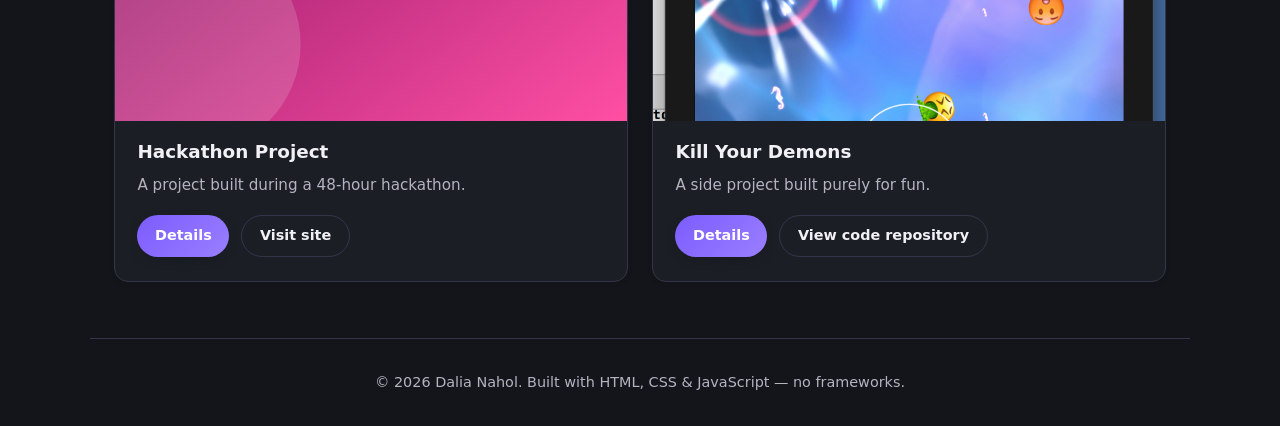
==== commit f4d73ce4: "Update index.html add WikiEdu Dashboard link" ====
--- a/index.html
+++ b/index.html
@@ -112,7 +112,7 @@
         <figure class="modal-media">
           <img src="assets/images/os-wikimedia.png" alt="Placeholder screenshot of Wikimedia contribution">
         </figure>
-        <p>Helped port the Wikimedia Foundation's WikiEduDashboard from a Ruby frontend to an updated React frontend. I found and contributed to the discussion and solution of a series of issues in the project repository.  authoring a series of pull requests.</p>
+        <p>Helped port the Wikimedia Foundation's <a href="https://dashboard.wikiedu.org/explore" target="_blank" rel="noopener">WikiEdu Dashboard </a> from a Ruby frontend to an updated React frontend. I found and contributed to the discussion and solution of a series of issues in the project repository.  authoring a series of pull requests.</p>
         <a class="modal-link" href="https://github.com/pulls/authored?q=is%3Apr+is%3Amerged+author%3A%40me+sort%3Aupdated-desc+repo%3AWikiEducationFoundation%2FWikiEduDashboard+" target="_blank" rel="noopener">View pull requests →</a>
       </template>
 
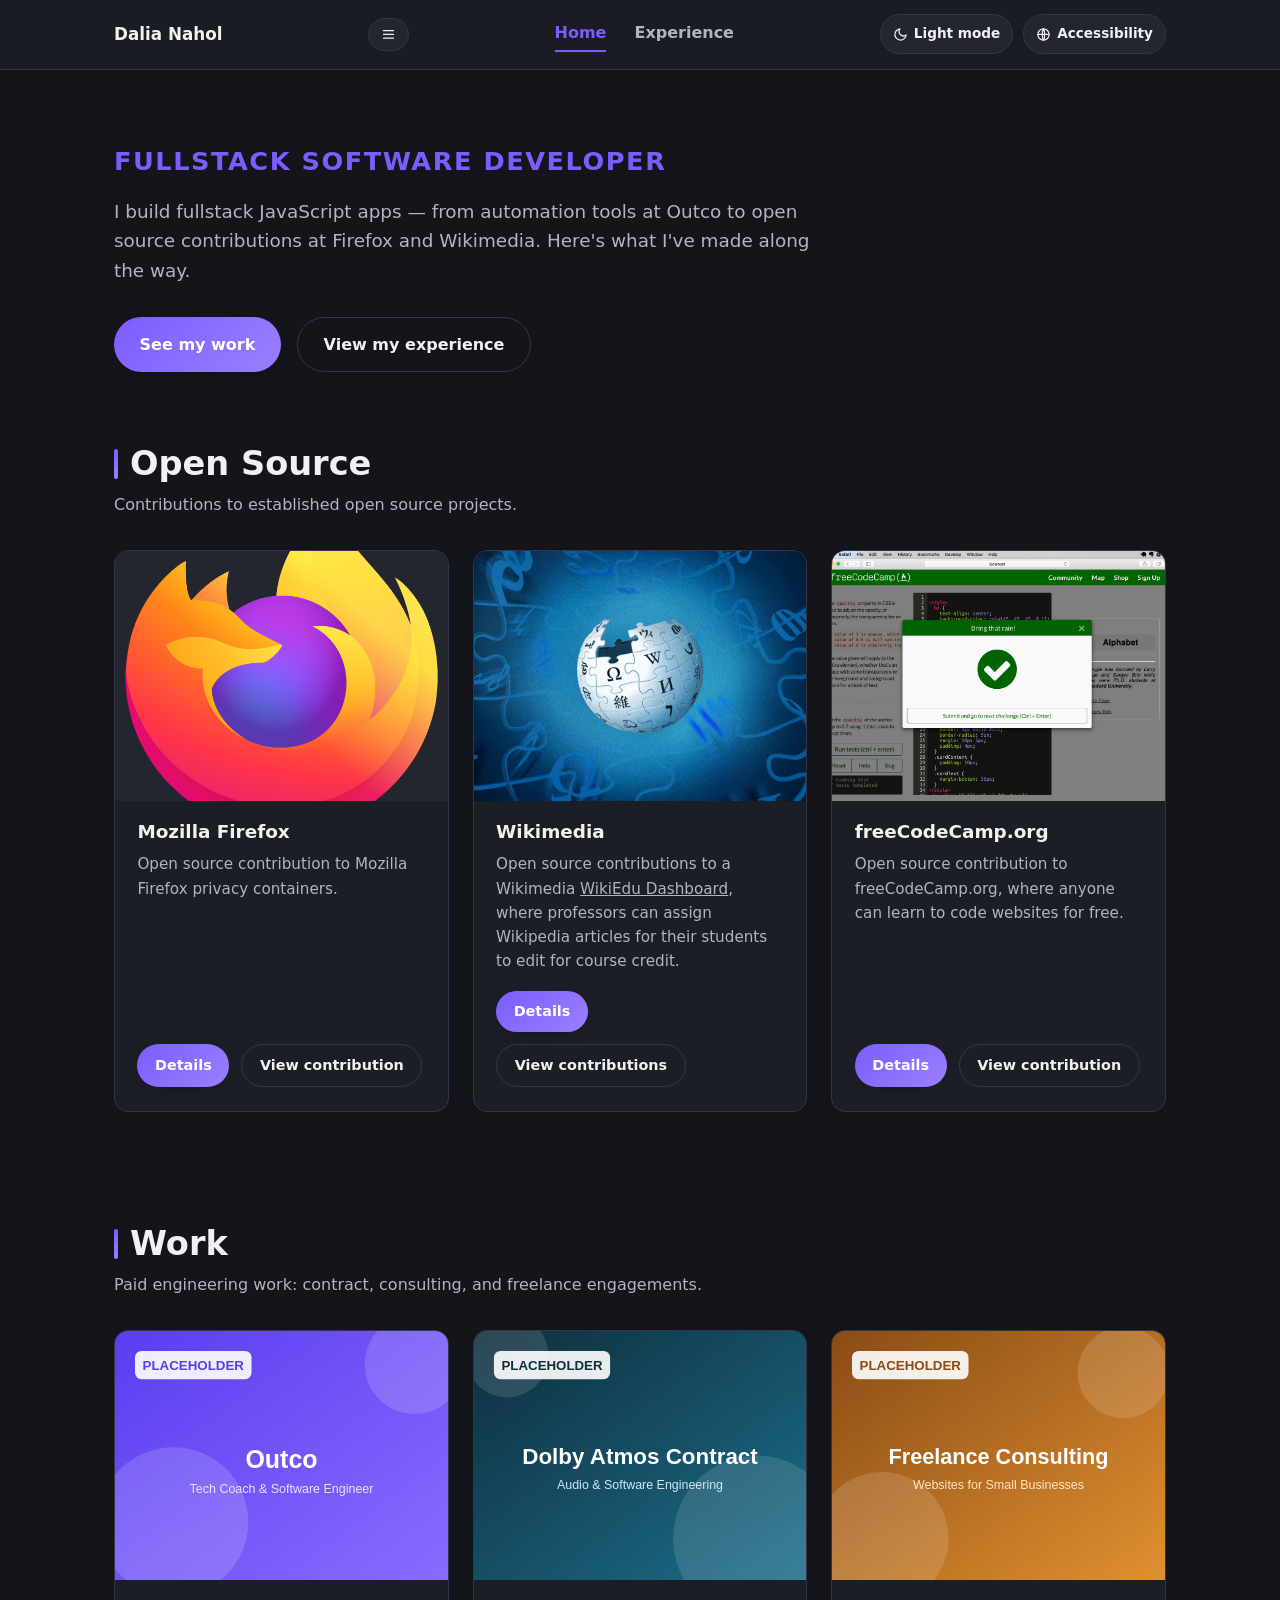
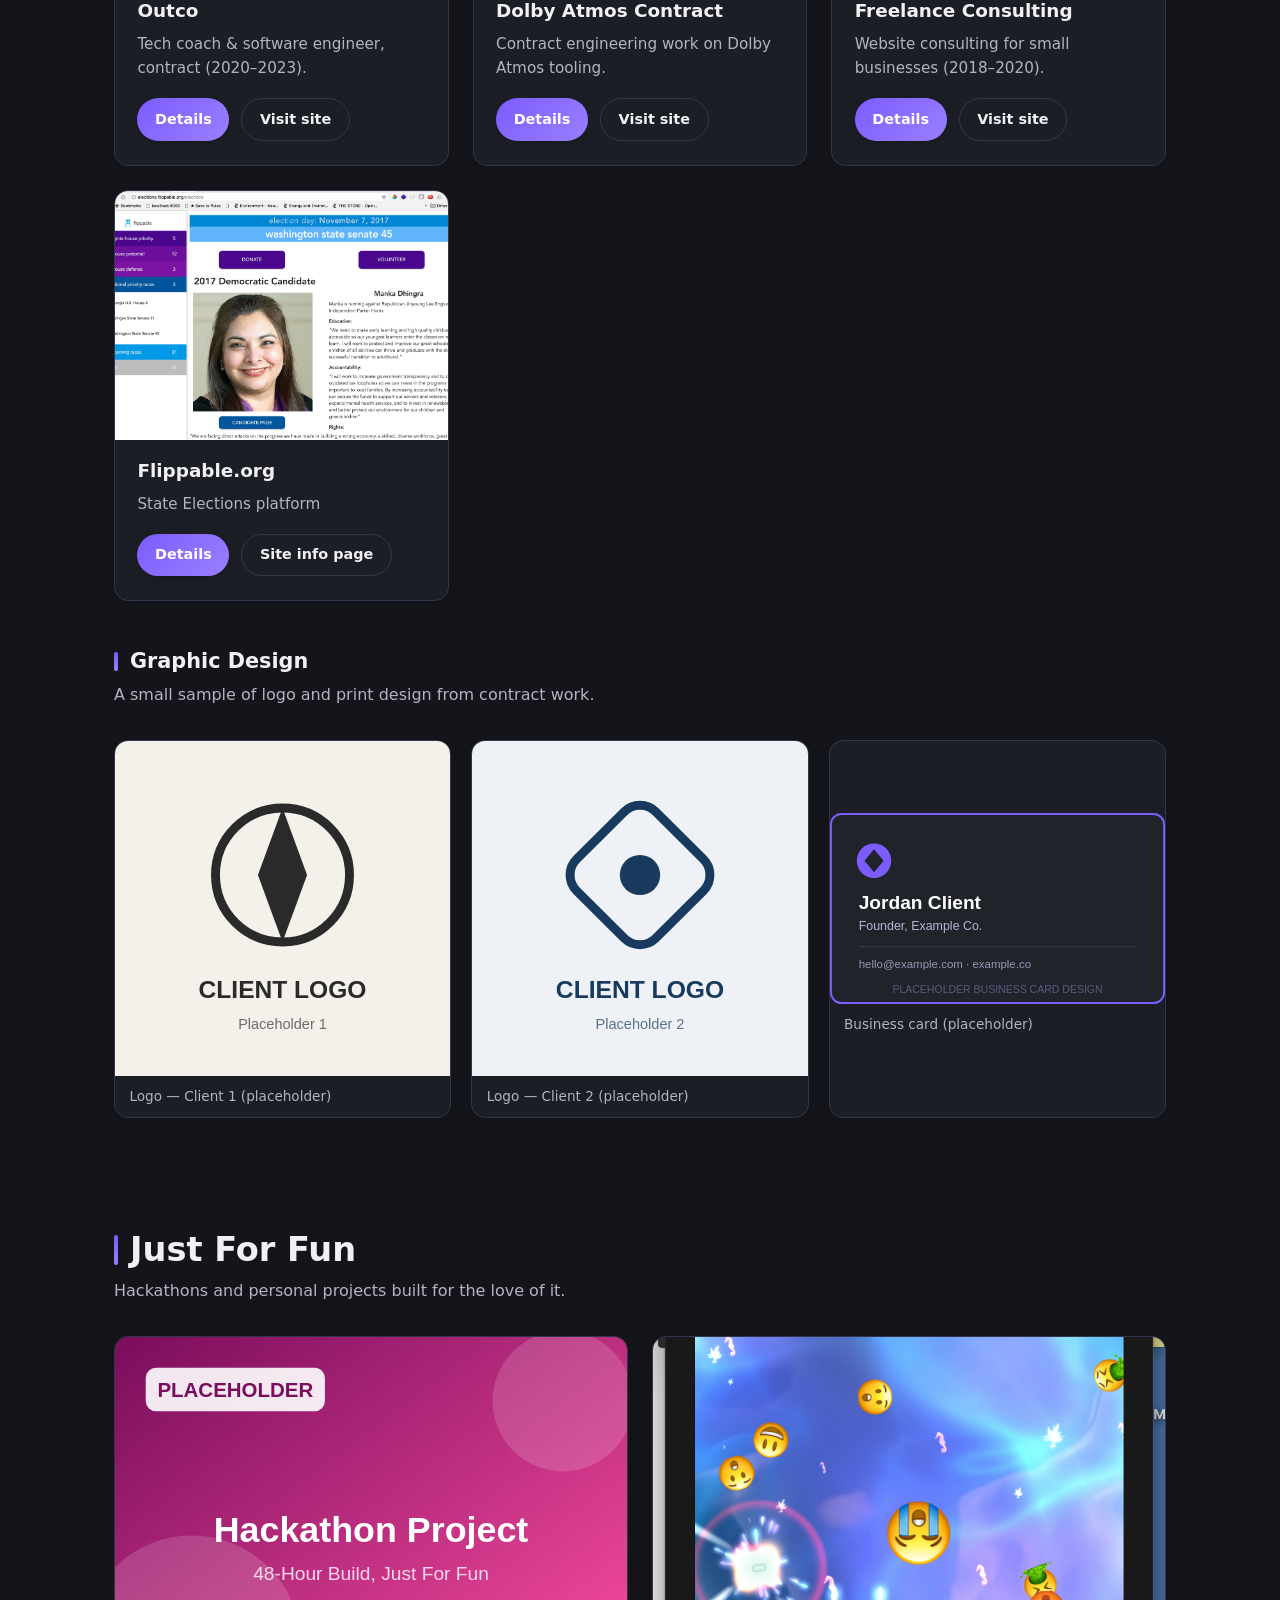
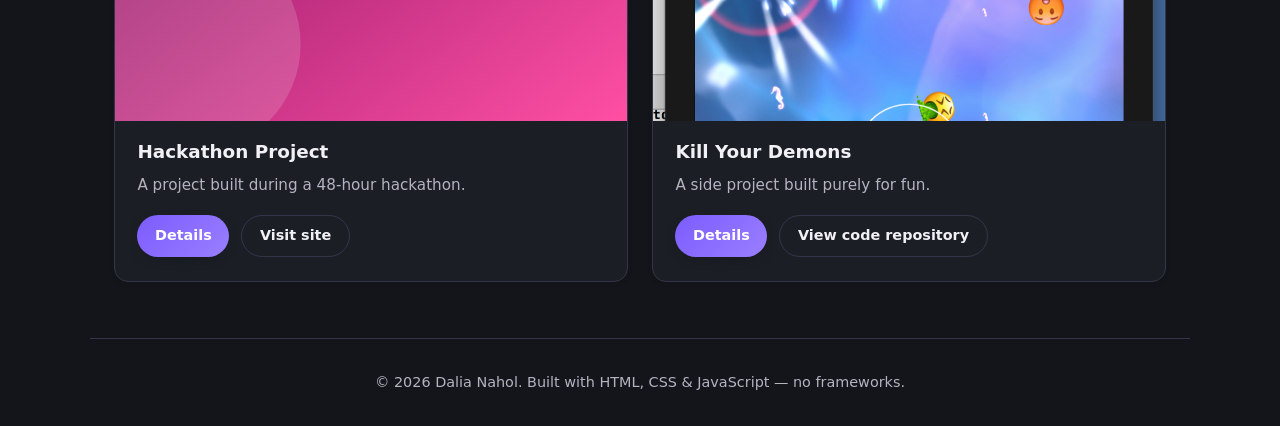
==== commit 7800d919: "Update index.html update second WikiEdu Dashboard link" ====
--- a/index.html
+++ b/index.html
@@ -83,7 +83,7 @@
           <p class="card-caption">Open source contribution to Mozilla Firefox privacy containers.</p>
           <div class="card-actions">
             <button class="btn btn-primary" type="button" data-modal-content="modal-firefox">Details</button>
-            <a class="btn btn-secondary" href="https://github.com/mozilla/multi-account-containers/issues?q=is%3Aissue%20involves%3A%40me" target="_blank" rel="noopener">View contribution</a>
+            <a class="btn btn-secondary" href="https://github.com/mozilla/multi-account-containers/issues?q=is%3Aissue%20involves%3A%40dnahol" target="_blank" rel="noopener">View contribution</a>
           </div>
         </div>
       </article>
@@ -100,10 +100,10 @@
         <img class="card-thumb" src="assets/images/os-wikimedia_logo.webp" alt="Placeholder thumbnail for Wikimedia contribution">
         <div class="card-body">
           <h3>Wikimedia</h3>
-          <p class="card-caption">Open source contributions to a Wikimedia WikiEdu Dashboard, where professors can assign Wikipedia articles for their students to edit for course credit.</p>
+          <p class="card-caption">Open source contributions to a Wikimedia <a href="https://dashboard.wikiedu.org/explore" target="_blank" rel="noopener">WikiEdu Dashboard</a>, where professors can assign Wikipedia articles for their students to edit for course credit.</p>
           <div class="card-actions">
             <button class="btn btn-primary" type="button" data-modal-content="modal-wikimedia">Details</button>
-            <a class="btn btn-secondary" href="https://github.com/WikiEducationFoundation/WikiEduDashboard/issues?q=is%3Aissue%20involves%3A%40me" target="_blank" rel="noopener">View contributions</a>
+            <a class="btn btn-secondary" href="https://github.com/mozilla/multi-account-containers/issues?q=is%3Aissue%20involves%3A%40dnahol" target="_blank" rel="noopener">View contributions</a>
           </div>
         </div>
       </article>
@@ -112,8 +112,8 @@
         <figure class="modal-media">
           <img src="assets/images/os-wikimedia.png" alt="Placeholder screenshot of Wikimedia contribution">
         </figure>
-        <p>Helped port the Wikimedia Foundation's <a href="https://dashboard.wikiedu.org/explore" target="_blank" rel="noopener">WikiEdu Dashboard </a> from a Ruby frontend to an updated React frontend. I found and contributed to the discussion and solution of a series of issues in the project repository.  authoring a series of pull requests.</p>
-        <a class="modal-link" href="https://github.com/pulls/authored?q=is%3Apr+is%3Amerged+author%3A%40me+sort%3Aupdated-desc+repo%3AWikiEducationFoundation%2FWikiEduDashboard+" target="_blank" rel="noopener">View pull requests →</a>
+        <p>Helped port the Wikimedia Foundation's <a href="https://dashboard.wikiedu.org/explore" target="_blank" rel="noopener">WikiEdu Dashboard</a> from a Ruby frontend to an updated React frontend. I found and contributed to the discussion and solution of a series of issues in the project repository.  authoring a series of pull requests.</p>
+        <a class="modal-link" href="https://github.com/pulls/authored?q=is%3Apr+is%3Amerged+author%3A%40dnahol+sort%3Aupdated-desc+repo%3AWikiEducationFoundation%2FWikiEduDashboard+" target="_blank" rel="noopener">View pull requests →</a>
       </template>
 
       <article class="card">
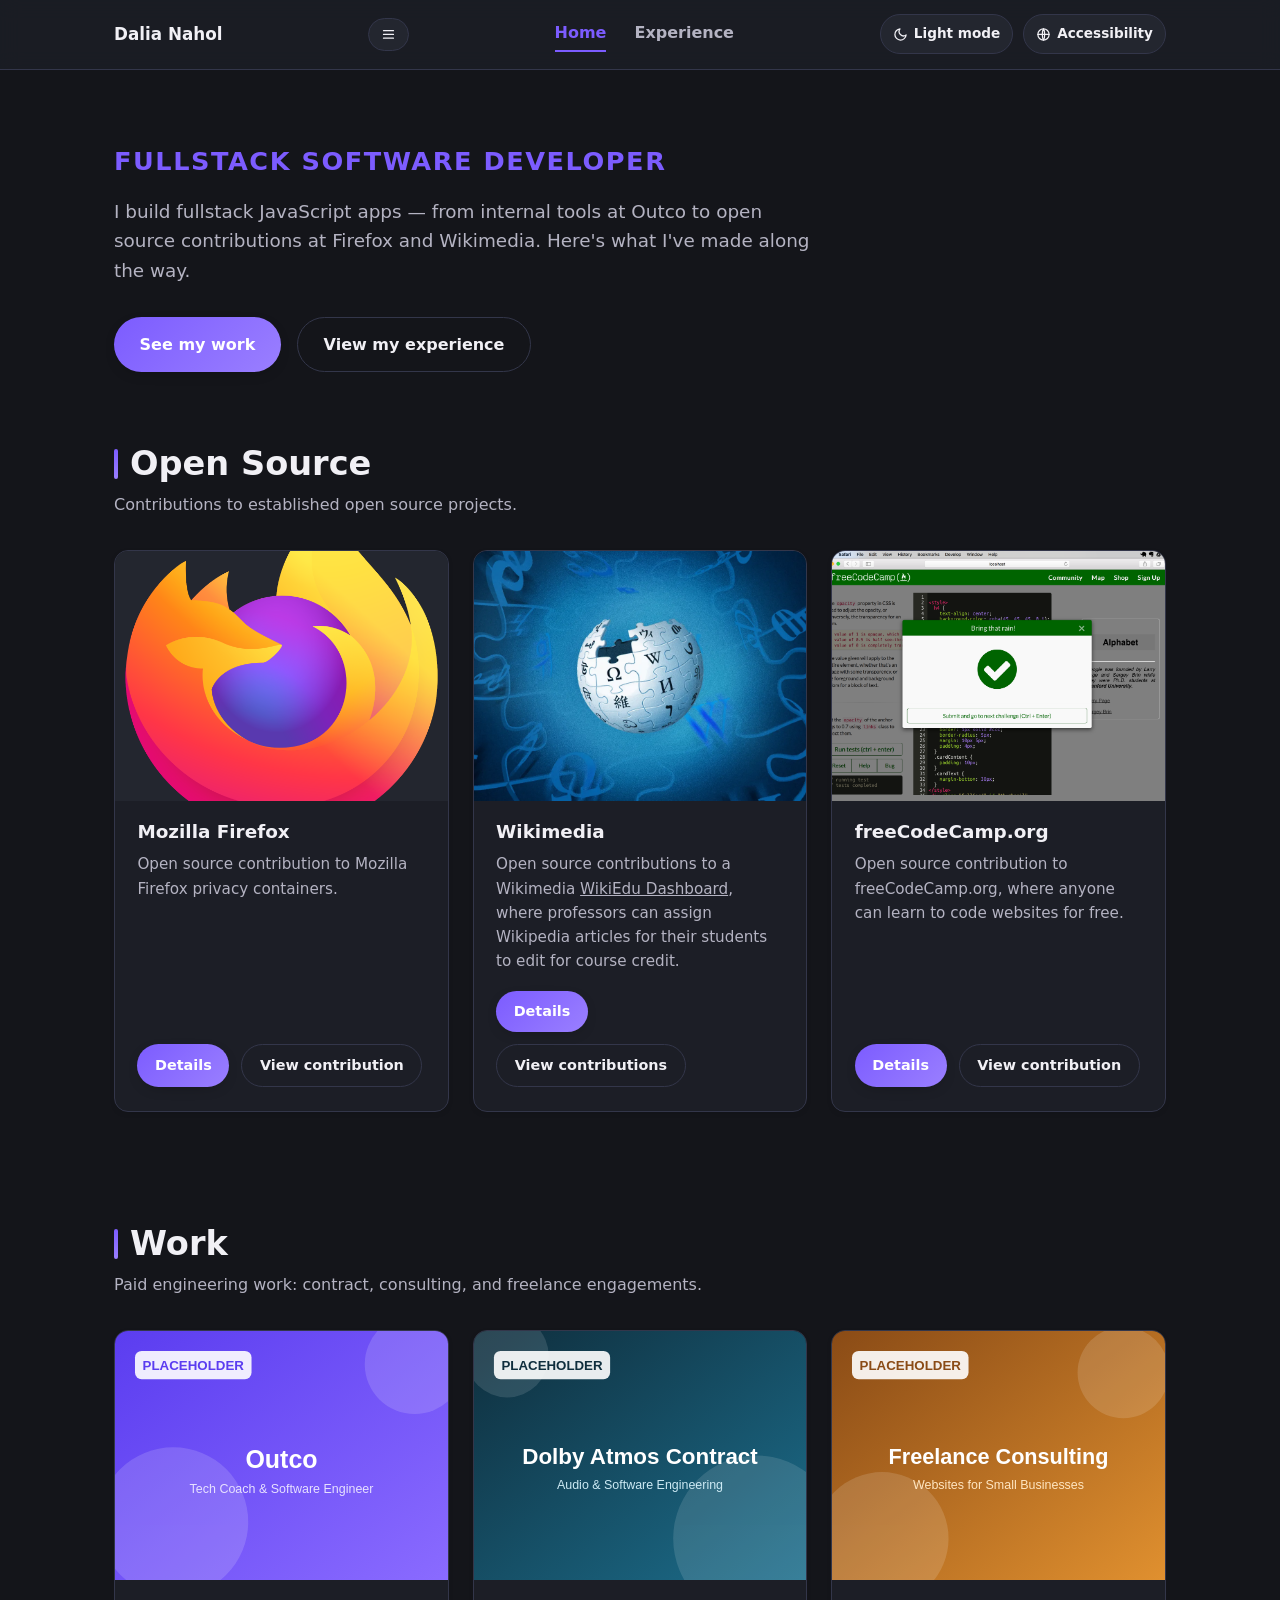
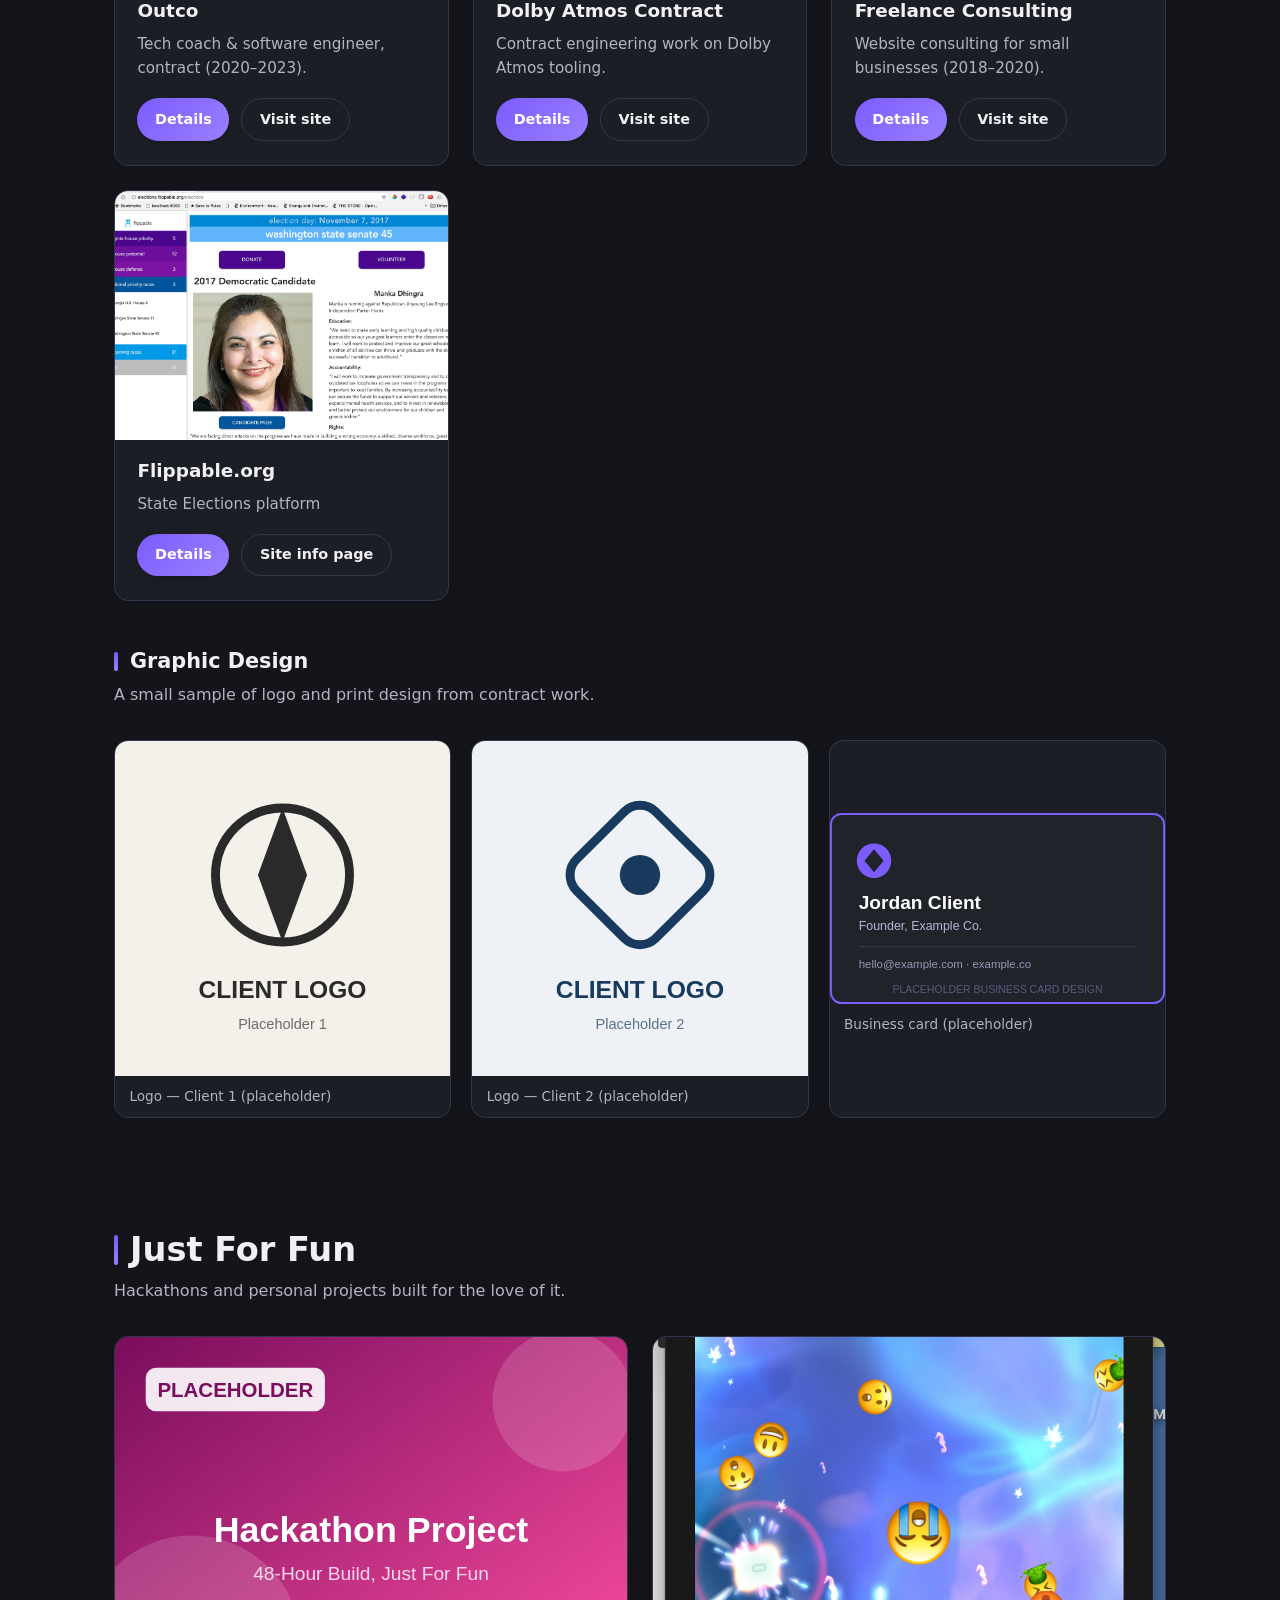
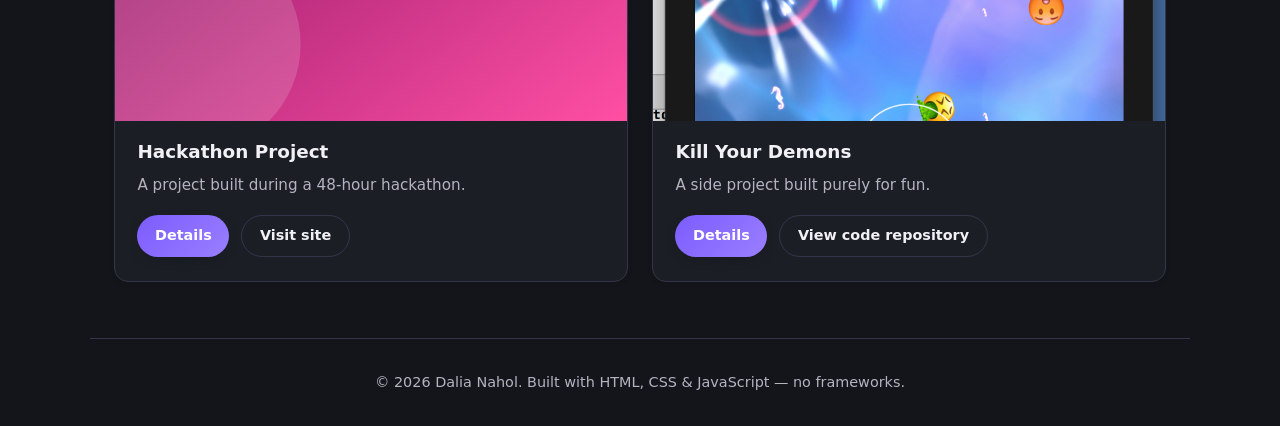
==== commit af2170d3: "Update index.html updated summary" ====
--- a/index.html
+++ b/index.html
@@ -61,7 +61,7 @@
   <section class="hero container">
     <h1 class="hero-eyebrow">Fullstack Software Developer</h1>
     <p class="lede">
-      I build fullstack JavaScript apps — from automation tools at Outco to open source
+      I build fullstack JavaScript apps — from internal tools at Outco to open source
       contributions at Firefox and Wikimedia. Here's what I've made along the way.
     </p>
     <div class="hero-ctas">
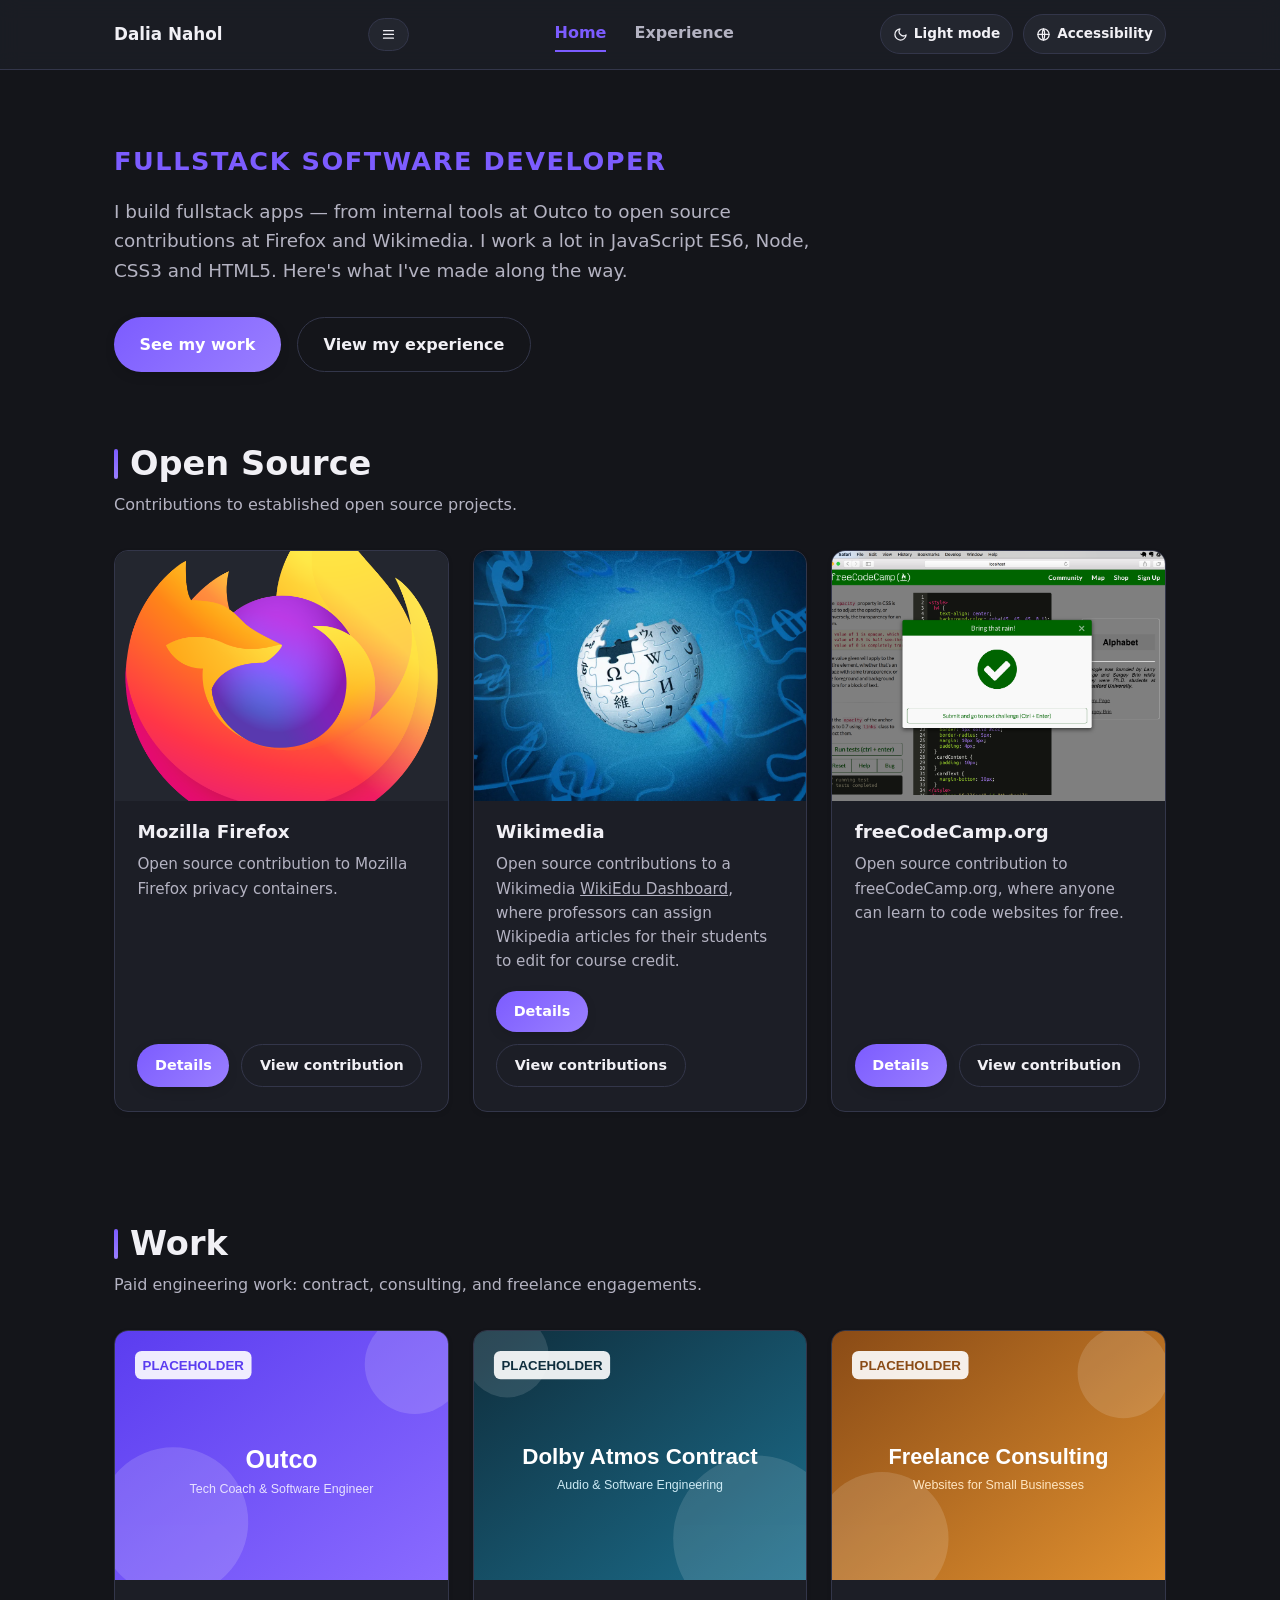
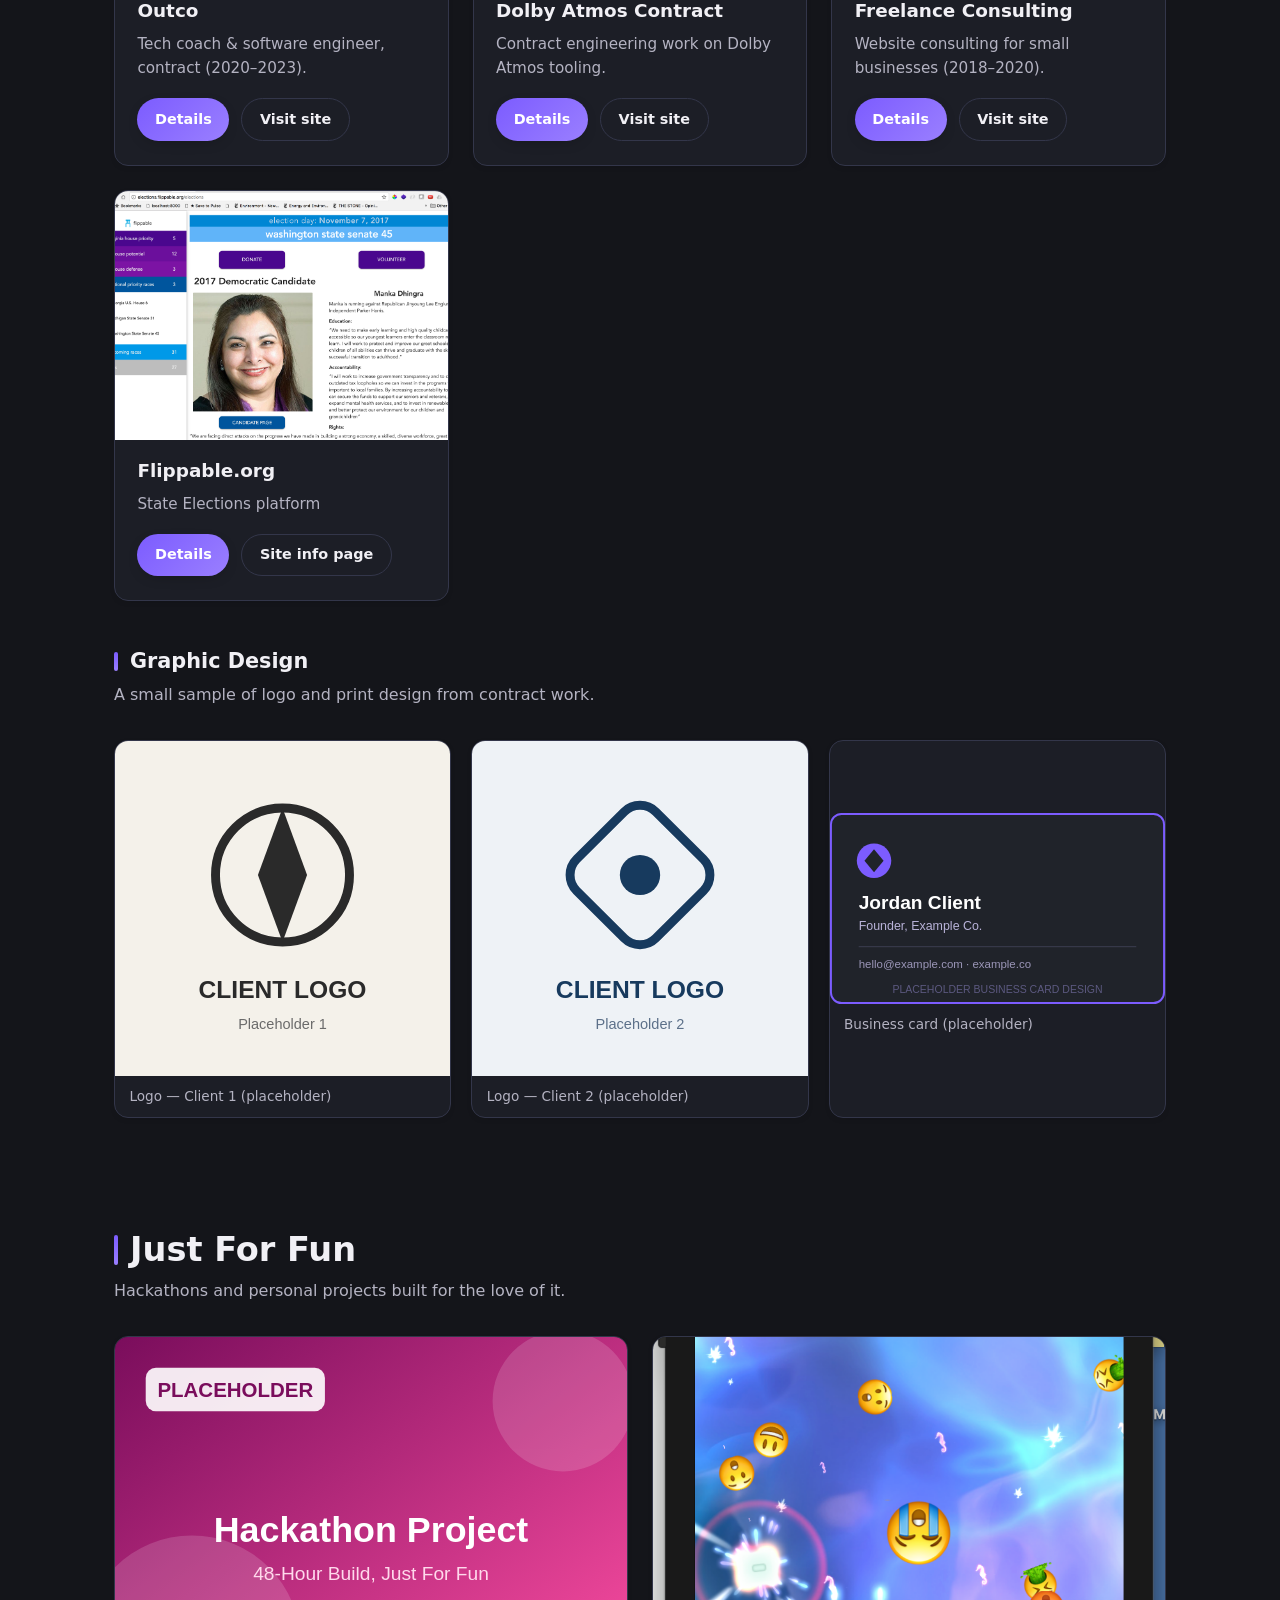
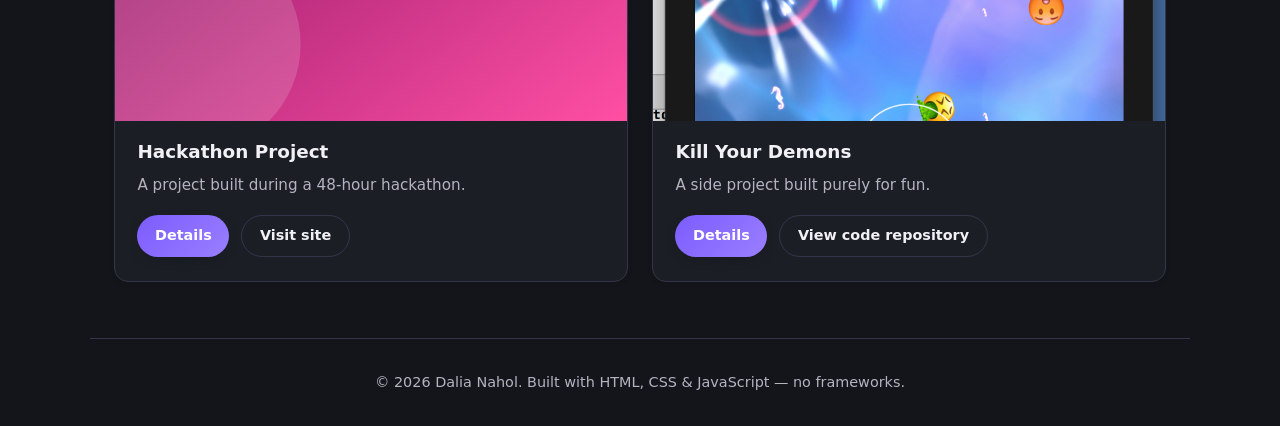
==== commit 71352d08: "Update index.html updated usual stack in summary" ====
--- a/index.html
+++ b/index.html
@@ -61,8 +61,8 @@
   <section class="hero container">
     <h1 class="hero-eyebrow">Fullstack Software Developer</h1>
     <p class="lede">
-      I build fullstack JavaScript apps — from internal tools at Outco to open source
-      contributions at Firefox and Wikimedia. Here's what I've made along the way.
+      I build fullstack apps — from internal tools at Outco to open source
+      contributions at Firefox and Wikimedia. I work a lot in JavaScript ES6, Node, CSS3 and HTML5. Here's what I've made along the way.
     </p>
     <div class="hero-ctas">
       <a class="btn btn-primary" href="#work">See my work</a>
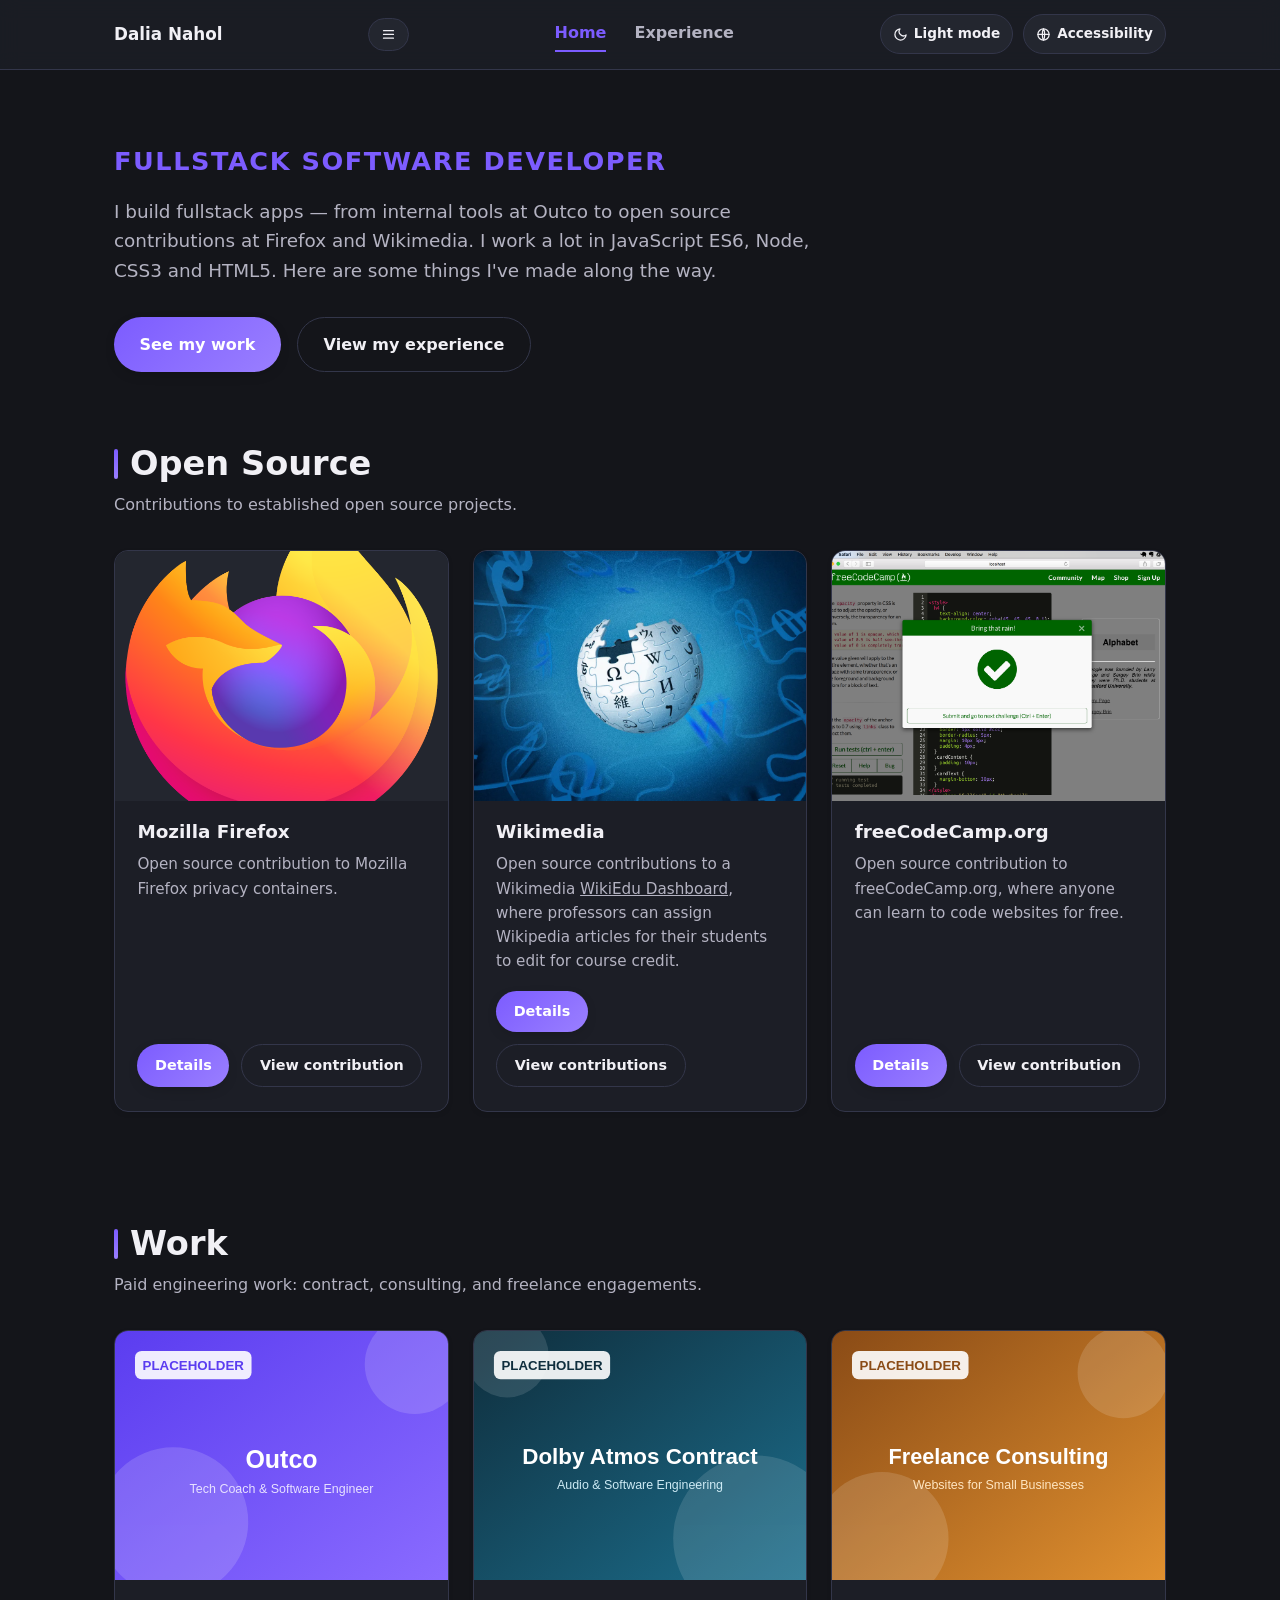
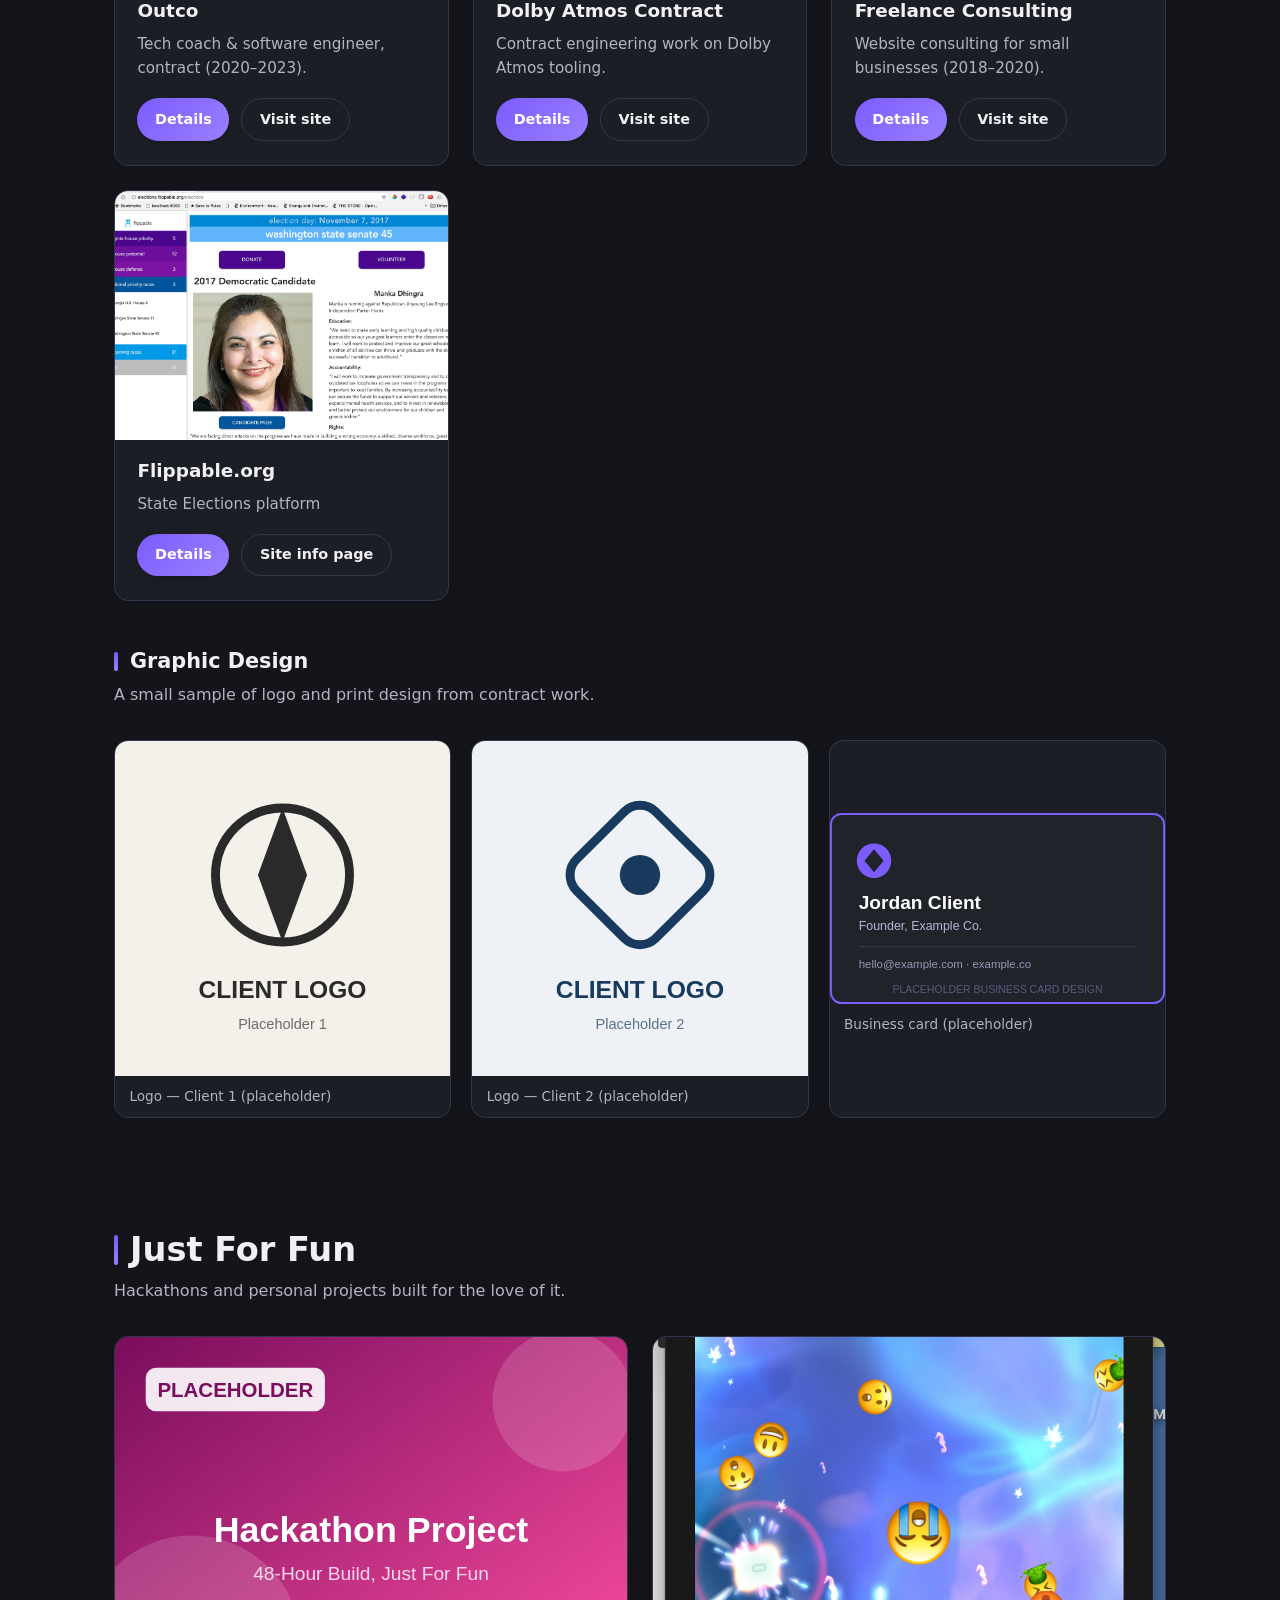
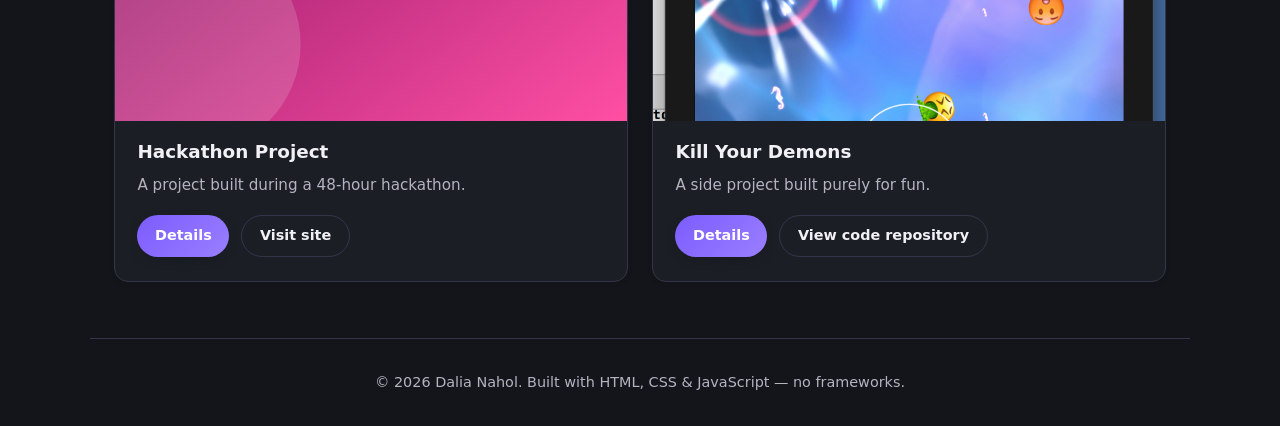
==== commit a647a674: "Update index.html update summary" ====
--- a/index.html
+++ b/index.html
@@ -62,7 +62,7 @@
     <h1 class="hero-eyebrow">Fullstack Software Developer</h1>
     <p class="lede">
       I build fullstack apps — from internal tools at Outco to open source
-      contributions at Firefox and Wikimedia. I work a lot in JavaScript ES6, Node, CSS3 and HTML5. Here's what I've made along the way.
+      contributions at Firefox and Wikimedia. I work a lot in JavaScript ES6, Node, CSS3 and HTML5. Here are some things I've made along the way.
     </p>
     <div class="hero-ctas">
       <a class="btn btn-primary" href="#work">See my work</a>
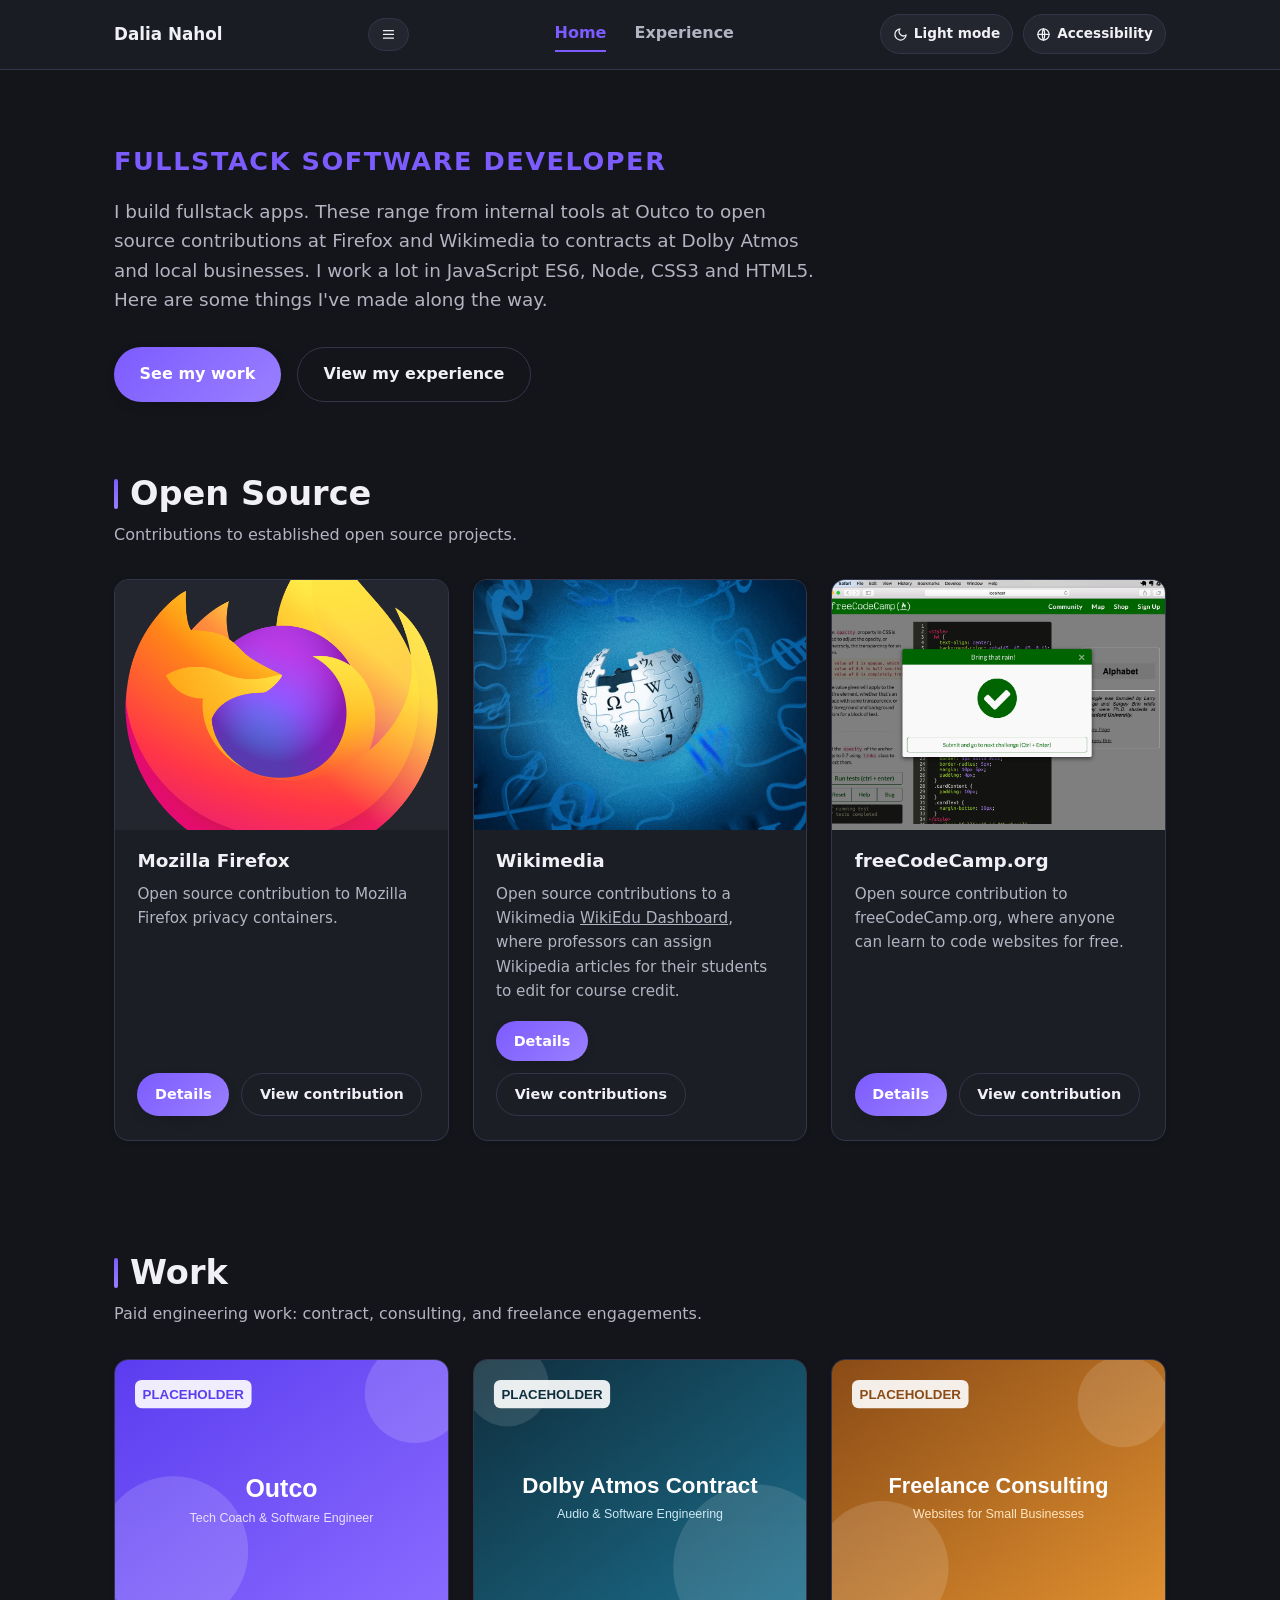
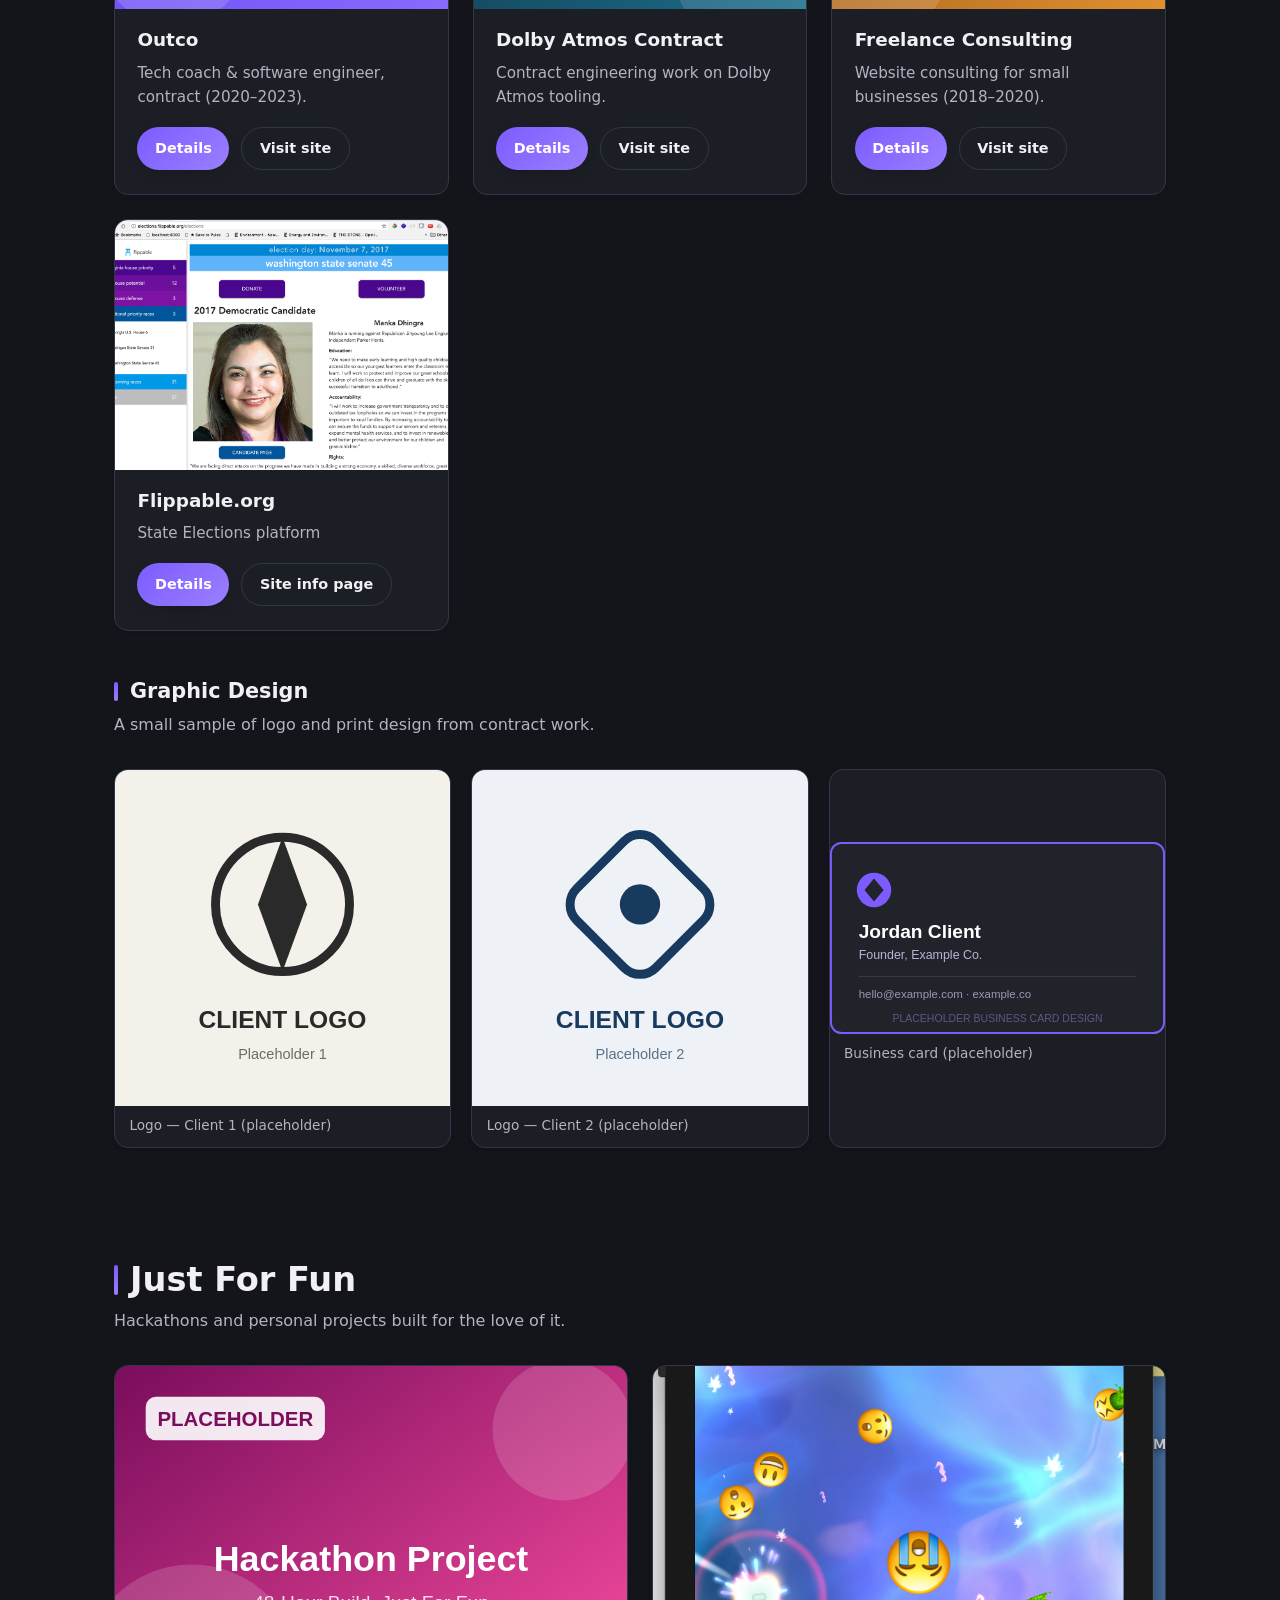
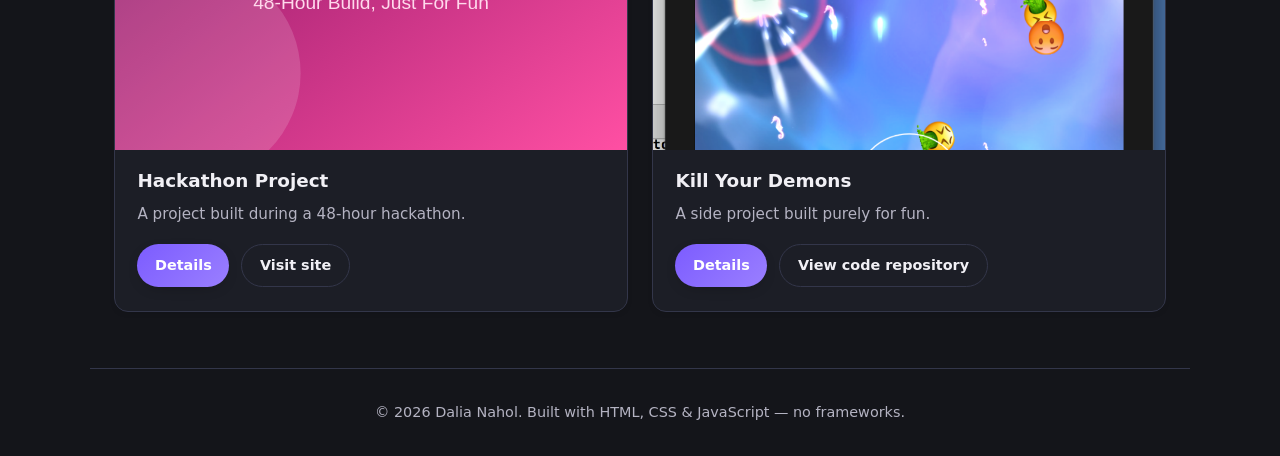
==== commit 8ca592d7: "Update index.html update work clients in summary" ====
--- a/index.html
+++ b/index.html
@@ -61,8 +61,8 @@
   <section class="hero container">
     <h1 class="hero-eyebrow">Fullstack Software Developer</h1>
     <p class="lede">
-      I build fullstack apps — from internal tools at Outco to open source
-      contributions at Firefox and Wikimedia. I work a lot in JavaScript ES6, Node, CSS3 and HTML5. Here are some things I've made along the way.
+      I build fullstack apps. These range from internal tools at Outco to open source
+      contributions at Firefox and Wikimedia to contracts at Dolby Atmos and local businesses. I work a lot in JavaScript ES6, Node, CSS3 and HTML5. Here are some things I've made along the way.
     </p>
     <div class="hero-ctas">
       <a class="btn btn-primary" href="#work">See my work</a>
